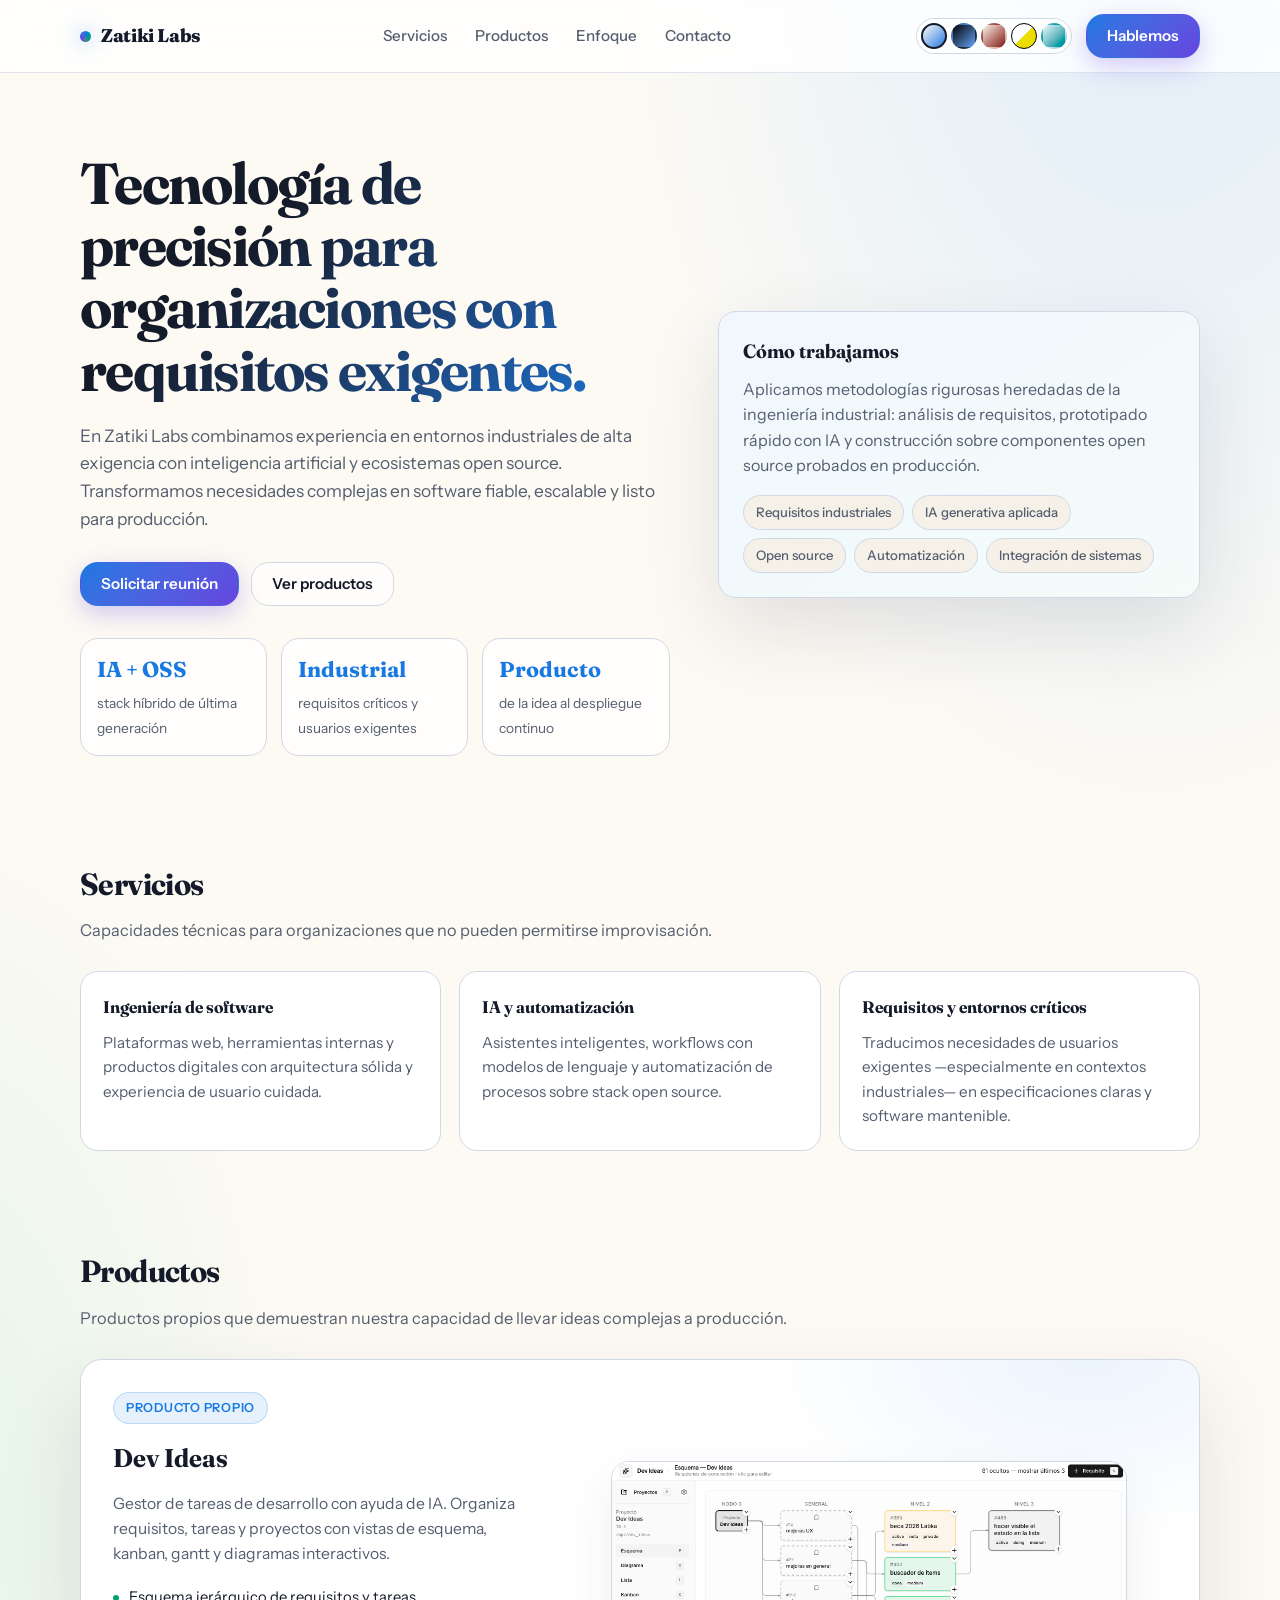
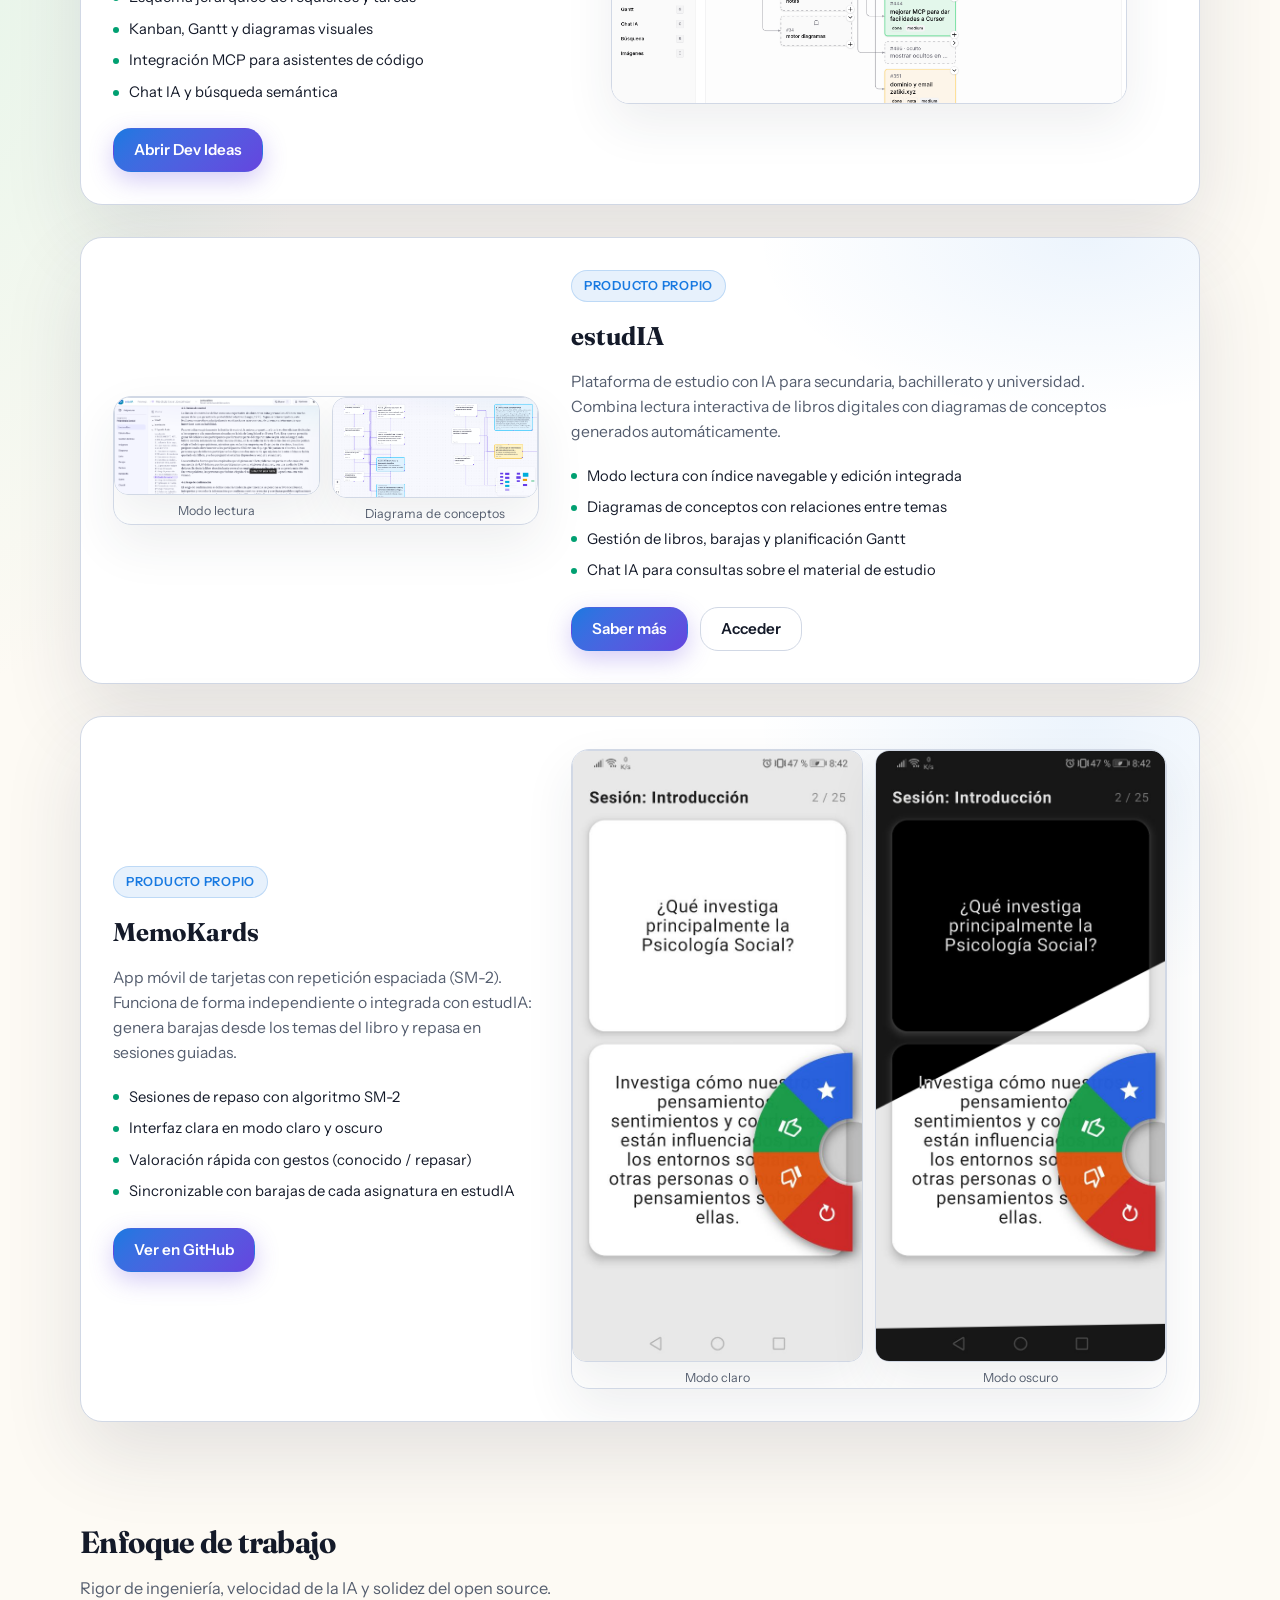
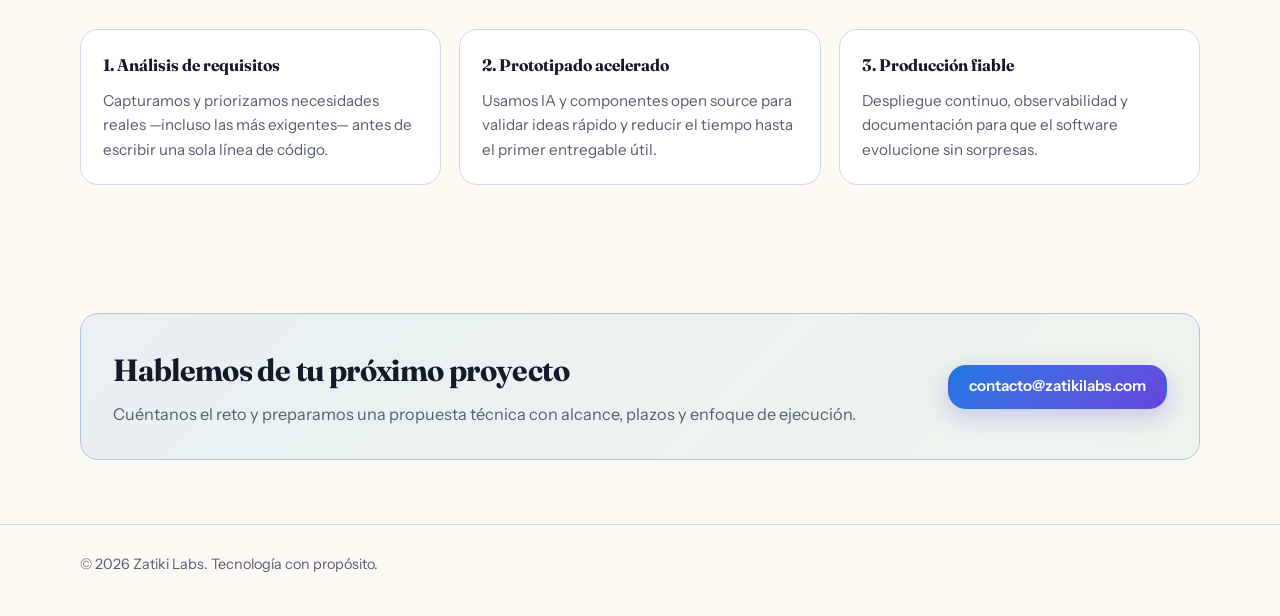
==== index.html @ bb3b7db0 "tasks" ====
<!doctype html>
<html lang="es" data-theme="luminous">
<head>
  <meta charset="utf-8">
  <meta name="viewport" content="width=device-width, initial-scale=1">
  <title>Zatiki Labs</title>
  <meta name="description" content="Zatiki Labs: ingeniería digital con IA y open source para organizaciones con requisitos exigentes. Experiencia en entornos industriales y productos propios de alto impacto.">
  <link rel="preconnect" href="https://fonts.googleapis.com">
  <link rel="preconnect" href="https://fonts.gstatic.com" crossorigin>
  <link href="https://fonts.googleapis.com/css2?family=Fraunces:ital,opsz,wght@9..144,500;9..144,700;9..144,800&family=Instrument+Sans:ital,wght@0,400;0,500;0,600;0,700;1,400&family=DM+Sans:ital,opsz,wght@0,9..40,400;0,9..40,600;0,9..40,700;1,9..40,400&family=Playfair+Display:ital,wght@0,600;0,700;0,800;1,600&family=Source+Serif+4:ital,opsz,wght@0,8..60,400;0,8..60,600;1,8..60,400&family=Space+Grotesk:wght@500;600;700&family=Plus+Jakarta+Sans:ital,wght@0,400;0,500;0,600;0,700;1,400&display=swap" rel="stylesheet">
  <style>
    @layer reset, tokens, base, layout, components, utilities;

    @layer tokens {
      @property --glow-angle {
        syntax: "<angle>";
        inherits: false;
        initial-value: 0deg;
      }

      :root,
      [data-theme="luminous"] {
        color-scheme: light;
        --bg: oklch(98.5% 0.008 85);
        --bg-soft: oklch(96% 0.012 85);
        --surface: oklch(100% 0 0);
        --tx: oklch(22% 0.03 265);
        --muted: oklch(48% 0.03 265);
        --brand: oklch(58% 0.18 255);
        --brand-2: oklch(52% 0.22 285);
        --accent: oklch(62% 0.14 165);
        --line: oklch(88% 0.02 265);
        --shadow: 0 20px 50px oklch(30% 0.04 265 / 0.08);
        --shadow-lg: 0 32px 80px oklch(30% 0.06 265 / 0.12);
        --radius: 18px;
        --font-display: "Fraunces", Georgia, serif;
        --font-body: "Instrument Sans", system-ui, sans-serif;
        --bg-glow-1: oklch(88% 0.08 255 / 0.45);
        --bg-glow-2: oklch(90% 0.06 165 / 0.35);
        --card-overlay: linear-gradient(145deg, oklch(58% 0.18 255 / 0.06), oklch(62% 0.14 165 / 0.04));
        --product-glow: oklch(58% 0.18 255 / 0.08);
        --badge-bg: oklch(58% 0.18 255 / 0.1);
        --badge-border: oklch(58% 0.18 255 / 0.2);
        --cta-bg: linear-gradient(135deg, oklch(58% 0.18 255 / 0.08), oklch(62% 0.14 165 / 0.06));
        --btn-shadow: oklch(52% 0.22 285 / 0.28);
        --btn-shadow-hover: oklch(52% 0.22 285 / 0.35);
        --logo-glow: oklch(58% 0.18 255 / 0.5);
        --heading-gradient: linear-gradient(135deg, var(--tx) 30%, var(--brand) 100%);
        --btn-text: white;
        --header-bg: color-mix(in oklch, var(--surface) 82%, transparent);
        --glow-angle: 0deg;
      }

      [data-theme="midnight"] {
        color-scheme: dark;
        --bg: oklch(14% 0.02 265);
        --bg-soft: oklch(18% 0.025 265);
        --surface: oklch(20% 0.03 265);
        --tx: oklch(96% 0.01 265);
        --muted: oklch(68% 0.03 265);
        --brand: oklch(72% 0.14 255);
        --brand-2: oklch(65% 0.18 285);
        --accent: oklch(75% 0.12 165);
        --line: oklch(30% 0.03 265);
        --shadow: 0 20px 50px oklch(0% 0 0 / 0.4);
        --shadow-lg: 0 32px 80px oklch(0% 0 0 / 0.55);
        --radius: 12px;
        --font-display: "DM Sans", system-ui, sans-serif;
        --font-body: "DM Sans", system-ui, sans-serif;
        --bg-glow-1: oklch(35% 0.12 255 / 0.35);
        --bg-glow-2: oklch(28% 0.08 285 / 0.25);
        --card-overlay: linear-gradient(145deg, oklch(72% 0.14 255 / 0.08), oklch(75% 0.12 165 / 0.05));
        --product-glow: oklch(72% 0.14 255 / 0.12);
        --badge-bg: oklch(72% 0.14 255 / 0.15);
        --badge-border: oklch(72% 0.14 255 / 0.3);
        --cta-bg: linear-gradient(135deg, oklch(72% 0.14 255 / 0.12), oklch(75% 0.12 165 / 0.08));
        --btn-shadow: oklch(65% 0.18 285 / 0.35);
        --btn-shadow-hover: oklch(65% 0.18 285 / 0.5);
        --logo-glow: oklch(72% 0.14 255 / 0.7);
        --heading-gradient: linear-gradient(135deg, var(--tx) 20%, var(--brand) 100%);
        --btn-text: oklch(14% 0.02 265);
        --header-bg: color-mix(in oklch, var(--bg) 75%, transparent);
      }

      [data-theme="editorial"] {
        color-scheme: light;
        --bg: oklch(97.5% 0.01 75);
        --bg-soft: oklch(95% 0.015 75);
        --surface: oklch(99% 0.005 75);
        --tx: oklch(18% 0.02 30);
        --muted: oklch(42% 0.03 30);
        --brand: oklch(38% 0.14 25);
        --brand-2: oklch(32% 0.12 20);
        --accent: oklch(55% 0.1 75);
        --line: oklch(86% 0.02 75);
        --shadow: 0 16px 40px oklch(25% 0.04 30 / 0.07);
        --shadow-lg: 0 28px 64px oklch(25% 0.05 30 / 0.1);
        --radius: 6px;
        --font-display: "Playfair Display", Georgia, serif;
        --font-body: "Source Serif 4", Georgia, serif;
        --bg-glow-1: oklch(88% 0.04 75 / 0.3);
        --bg-glow-2: oklch(85% 0.06 25 / 0.15);
        --card-overlay: linear-gradient(145deg, oklch(38% 0.14 25 / 0.04), oklch(55% 0.1 75 / 0.03));
        --product-glow: oklch(38% 0.14 25 / 0.06);
        --badge-bg: oklch(38% 0.14 25 / 0.08);
        --badge-border: oklch(38% 0.14 25 / 0.18);
        --cta-bg: linear-gradient(135deg, oklch(38% 0.14 25 / 0.06), oklch(55% 0.1 75 / 0.05));
        --btn-shadow: oklch(32% 0.12 20 / 0.2);
        --btn-shadow-hover: oklch(32% 0.12 20 / 0.3);
        --logo-glow: oklch(38% 0.14 25 / 0.4);
        --heading-gradient: linear-gradient(135deg, var(--tx) 40%, var(--brand) 100%);
        --btn-text: oklch(99% 0.005 75);
        --header-bg: color-mix(in oklch, var(--surface) 90%, transparent);
      }

      [data-theme="brutalist"] {
        color-scheme: light;
        --bg: oklch(100% 0 0);
        --bg-soft: oklch(96% 0 0);
        --surface: oklch(100% 0 0);
        --tx: oklch(10% 0 0);
        --muted: oklch(35% 0 0);
        --brand: oklch(88% 0.2 105);
        --brand-2: oklch(82% 0.22 100);
        --accent: oklch(10% 0 0);
        --line: oklch(10% 0 0);
        --shadow: 4px 4px 0 oklch(10% 0 0);
        --shadow-lg: 6px 6px 0 oklch(10% 0 0);
        --radius: 0px;
        --font-display: "Space Grotesk", system-ui, sans-serif;
        --font-body: "Space Grotesk", system-ui, sans-serif;
        --bg-glow-1: transparent;
        --bg-glow-2: transparent;
        --card-overlay: none;
        --product-glow: transparent;
        --badge-bg: var(--brand);
        --badge-border: oklch(10% 0 0);
        --cta-bg: var(--brand);
        --btn-shadow: none;
        --btn-shadow-hover: none;
        --logo-glow: transparent;
        --heading-gradient: none;
        --btn-text: oklch(10% 0 0);
        --header-bg: var(--surface);
      }

      [data-theme="ocean"] {
        color-scheme: light;
        --bg: oklch(97% 0.015 230);
        --bg-soft: oklch(94% 0.02 230);
        --surface: oklch(99.5% 0.008 230);
        --tx: oklch(25% 0.04 230);
        --muted: oklch(50% 0.04 230);
        --brand: oklch(55% 0.14 200);
        --brand-2: oklch(48% 0.16 220);
        --accent: oklch(65% 0.12 175);
        --line: oklch(88% 0.03 230);
        --shadow: 0 18px 48px oklch(40% 0.06 230 / 0.1);
        --shadow-lg: 0 28px 72px oklch(40% 0.08 230 / 0.14);
        --radius: 20px;
        --font-display: "Plus Jakarta Sans", system-ui, sans-serif;
        --font-body: "Plus Jakarta Sans", system-ui, sans-serif;
        --bg-glow-1: oklch(80% 0.08 200 / 0.35);
        --bg-glow-2: oklch(82% 0.06 175 / 0.25);
        --card-overlay: linear-gradient(145deg, oklch(55% 0.14 200 / 0.07), oklch(65% 0.12 175 / 0.05));
        --product-glow: oklch(55% 0.14 200 / 0.1);
        --badge-bg: oklch(55% 0.14 200 / 0.1);
        --badge-border: oklch(55% 0.14 200 / 0.22);
        --cta-bg: linear-gradient(135deg, oklch(55% 0.14 200 / 0.1), oklch(65% 0.12 175 / 0.08));
        --btn-shadow: oklch(48% 0.16 220 / 0.25);
        --btn-shadow-hover: oklch(48% 0.16 220 / 0.35);
        --logo-glow: oklch(55% 0.14 200 / 0.45);
        --heading-gradient: linear-gradient(135deg, var(--tx) 25%, var(--brand) 100%);
        --btn-text: white;
        --header-bg: color-mix(in oklch, var(--surface) 85%, transparent);
      }

      :root {
        --max: 1120px;
      }
    }

    @layer reset {
      *, *::before, *::after { box-sizing: border-box; }
    }

    @layer base {
      body {
        margin: 0;
        font-family: var(--font-body);
        color: var(--tx);
        background:
          radial-gradient(ellipse 80% 50% at 90% -5%, var(--bg-glow-1), transparent 55%),
          radial-gradient(ellipse 60% 40% at -5% 40%, var(--bg-glow-2), transparent 50%),
          var(--bg);
        line-height: 1.6;
        text-rendering: optimizeLegibility;
        -webkit-font-smoothing: antialiased;
        transition: background 400ms ease, color 300ms ease;
      }

      a { color: inherit; text-decoration: none; }

      h1, h2, h3, h4 {
        font-family: var(--font-display);
        font-weight: 700;
        text-wrap: balance;
      }

      [data-theme="luminous"] h1,
      [data-theme="luminous"] h2,
      [data-theme="luminous"] h3,
      [data-theme="luminous"] h4 {
        font-variation-settings: "opsz" 72;
      }

      [data-theme="brutalist"] h1,
      [data-theme="brutalist"] h2,
      [data-theme="brutalist"] h3,
      [data-theme="brutalist"] h4 {
        text-transform: uppercase;
        letter-spacing: -0.02em;
      }

      p { text-wrap: pretty; }
    }

    @layer layout {
      .wrap { width: min(var(--max), 92vw); margin: 0 auto; }

      header {
        position: sticky;
        top: 0;
        z-index: 20;
        backdrop-filter: blur(16px) saturate(1.4);
        background: var(--header-bg);
        border-bottom: 1px solid color-mix(in oklch, var(--line) 70%, transparent);
        transition: background 300ms ease, border-color 300ms ease;
      }

      .nav {
        display: flex;
        align-items: center;
        justify-content: space-between;
        min-height: 72px;
        gap: 16px;
      }

      .nav-end {
        display: flex;
        align-items: center;
        gap: 12px;
      }

      .hero {
        padding: 80px 0 56px;
        display: grid;
        grid-template-columns: 1.1fr 0.9fr;
        gap: 48px;
        align-items: center;
      }

      section { padding: 48px 0; }

      footer {
        border-top: 1px solid var(--line);
        color: var(--muted);
        padding: 28px 0 40px;
        font-size: 0.9rem;
      }
    }

    @layer components {
      .logo {
        font-family: var(--font-display);
        font-weight: 800;
        font-size: 1.15rem;
        letter-spacing: -0.02em;
        display: inline-flex;
        gap: 10px;
        align-items: center;
      }

      .logo-dot {
        width: 11px;
        height: 11px;
        border-radius: 50%;
        background: conic-gradient(from var(--glow-angle), var(--brand), var(--accent), var(--brand-2), var(--brand));
        box-shadow: 0 0 20px var(--logo-glow);
        animation: spin-glow 6s linear infinite;
      }

      [data-theme="brutalist"] .logo-dot {
        border-radius: 0;
        width: 12px;
        height: 12px;
        animation: none;
        background: var(--brand);
        border: 2px solid var(--tx);
      }

      @keyframes spin-glow {
        to { --glow-angle: 360deg; }
      }

      .nav-links {
        display: flex;
        gap: 28px;
        color: var(--muted);
        font-size: 0.95rem;
        font-weight: 500;
      }

      .nav-links a { transition: color 160ms ease; }
      .nav-links a:hover { color: var(--tx); }

      .theme-switcher {
        display: flex;
        align-items: center;
        gap: 4px;
        padding: 4px;
        border: 1px solid var(--line);
        border-radius: calc(var(--radius) + 4px);
        background: color-mix(in oklch, var(--surface) 70%, transparent);
      }

      .theme-switcher legend {
        position: absolute;
        width: 1px;
        height: 1px;
        padding: 0;
        margin: -1px;
        overflow: hidden;
        clip: rect(0, 0, 0, 0);
        border: 0;
      }

      .theme-btn {
        width: 26px;
        height: 26px;
        padding: 0;
        border: 2px solid transparent;
        border-radius: 50%;
        cursor: pointer;
        transition: transform 150ms ease, border-color 150ms ease, box-shadow 150ms ease;
      }

      [data-theme="brutalist"] .theme-switcher {
        border-radius: 0;
      }

      [data-theme="brutalist"] .theme-btn {
        border-radius: 0;
      }

      .theme-btn:hover { transform: scale(1.12); }

      .theme-btn[aria-pressed="true"] {
        border-color: var(--tx);
        box-shadow: 0 0 0 2px color-mix(in oklch, var(--surface) 80%, transparent);
      }

      .theme-btn[data-theme="luminous"] { background: linear-gradient(135deg, oklch(98% 0.01 85), oklch(58% 0.18 255)); }
      .theme-btn[data-theme="midnight"] { background: linear-gradient(135deg, oklch(14% 0.02 265), oklch(72% 0.14 255)); }
      .theme-btn[data-theme="editorial"] { background: linear-gradient(135deg, oklch(97% 0.01 75), oklch(38% 0.14 25)); }
      .theme-btn[data-theme="brutalist"] { background: linear-gradient(135deg, white 50%, oklch(88% 0.2 105) 50%); border: 1px solid black; }
      .theme-btn[data-theme="ocean"] { background: linear-gradient(135deg, oklch(97% 0.015 230), oklch(55% 0.14 200)); }

      .btn {
        display: inline-flex;
        align-items: center;
        justify-content: center;
        min-height: 44px;
        padding: 0 20px;
        border-radius: var(--radius);
        border: 1px solid transparent;
        font-weight: 600;
        font-size: 0.95rem;
        transition: transform 160ms ease, box-shadow 160ms ease, filter 160ms ease, background 300ms ease, color 300ms ease;
      }

      .btn-primary {
        background: linear-gradient(135deg, var(--brand), var(--brand-2));
        color: var(--btn-text);
        box-shadow: 0 8px 24px var(--btn-shadow);
      }

      [data-theme="brutalist"] .btn-primary {
        background: var(--brand);
        border: 2px solid var(--tx);
        box-shadow: var(--shadow);
      }

      .btn-primary:hover {
        transform: translateY(-2px);
        box-shadow: 0 12px 32px var(--btn-shadow-hover);
        filter: brightness(1.04);
      }

      [data-theme="brutalist"] .btn-primary:hover {
        filter: none;
        box-shadow: var(--shadow-lg);
      }

      .btn-ghost {
        border-color: var(--line);
        color: var(--tx);
        background: color-mix(in oklch, var(--surface) 60%, transparent);
      }

      .btn-ghost:hover {
        background: var(--surface);
        border-color: color-mix(in oklch, var(--brand) 30%, var(--line));
      }

      h1 {
        font-size: clamp(2.4rem, 4.8vw, 3.6rem);
        line-height: 1.08;
        margin: 0 0 20px;
        letter-spacing: -0.03em;
      }

      html:not([data-theme="brutalist"]) h1 {
        background: var(--heading-gradient);
        -webkit-background-clip: text;
        background-clip: text;
        -webkit-text-fill-color: transparent;
      }

      [data-theme="brutalist"] h1 {
        background: none;
        -webkit-text-fill-color: var(--tx);
        color: var(--tx);
      }

      .lead {
        color: var(--muted);
        margin: 0 0 30px;
        max-width: 56ch;
        font-size: 1.08rem;
      }

      .hero-actions { display: flex; gap: 12px; flex-wrap: wrap; }

      .kpis {
        margin-top: 32px;
        display: grid;
        grid-template-columns: repeat(3, minmax(0, 1fr));
        gap: 14px;
      }

      .kpi {
        border: 1px solid var(--line);
        background: color-mix(in oklch, var(--surface) 80%, transparent);
        border-radius: var(--radius);
        padding: 14px 16px;
        transition: box-shadow 200ms ease, transform 200ms ease, background 300ms ease;
      }

      .kpi:hover {
        box-shadow: var(--shadow);
        transform: translateY(-2px);
      }

      [data-theme="brutalist"] .kpi:hover {
        transform: translate(-2px, -2px);
      }

      .kpi strong {
        display: block;
        font-family: var(--font-display);
        font-size: 1.35rem;
        margin-bottom: 2px;
        color: var(--brand);
      }

      [data-theme="brutalist"] .kpi strong { color: var(--tx); }

      .kpi span { color: var(--muted); font-size: 0.86rem; }

      .hero-card,
      .card,
      .product-card {
        transition: box-shadow 200ms ease, transform 200ms ease, border-color 200ms ease, background 300ms ease;
      }

      .hero-card {
        background: var(--surface);
        border: 1px solid var(--line);
        border-radius: var(--radius);
        padding: 24px;
        box-shadow: var(--shadow-lg);
        position: relative;
        overflow: hidden;
      }

      .hero-card::before {
        content: "";
        position: absolute;
        inset: 0;
        background: var(--card-overlay);
        pointer-events: none;
      }

      .hero-card > * { position: relative; }

      .hero-card h3 { margin: 0 0 10px; font-size: 1.2rem; }
      .hero-card p { margin: 0; color: var(--muted); }

      .stack {
        margin-top: 16px;
        display: flex;
        flex-wrap: wrap;
        gap: 8px;
      }

      .chip {
        border: 1px solid var(--line);
        background: var(--bg-soft);
        color: var(--muted);
        border-radius: 999px;
        padding: 6px 12px;
        font-size: 0.82rem;
        font-weight: 500;
      }

      [data-theme="brutalist"] .chip { border-radius: 0; }

      .section-title {
        margin: 0 0 8px;
        font-size: clamp(1.6rem, 2.4vw, 2.1rem);
        letter-spacing: -0.02em;
      }

      .section-sub {
        margin: 0 0 28px;
        color: var(--muted);
        font-size: 1.02rem;
      }

      .grid {
        display: grid;
        grid-template-columns: repeat(3, minmax(0, 1fr));
        gap: 18px;
      }

      .card {
        background: var(--surface);
        border: 1px solid var(--line);
        border-radius: var(--radius);
        padding: 22px;
      }

      .card:hover {
        box-shadow: var(--shadow);
        transform: translateY(-3px);
        border-color: color-mix(in oklch, var(--brand) 25%, var(--line));
      }

      [data-theme="brutalist"] .card:hover {
        transform: translate(-3px, -3px);
      }

      .card h4 { margin: 0 0 10px; font-size: 1.05rem; }
      .card p { margin: 0; color: var(--muted); font-size: 0.95rem; }

      .product-showcase {
        container-type: inline-size;
        display: grid;
        gap: 32px;
      }

      .product-card--reverse {
        grid-template-columns: 1.4fr 1fr;
      }

      .product-card--reverse .product-info { order: 2; }
      .product-card--reverse .product-visual { order: 1; }

      .product-visual--gallery {
        display: grid;
        grid-template-columns: 1fr 1fr;
        gap: 12px;
        border: none;
        box-shadow: none;
        background: transparent;
      }

      .product-visual--gallery img {
        border-radius: calc(var(--radius) - 4px);
        border: 1px solid var(--line);
        box-shadow: var(--shadow);
      }

      .product-visual-caption {
        display: block;
        margin-top: 6px;
        font-size: 0.78rem;
        color: var(--muted);
        text-align: center;
      }

      .product-figure {
        margin: 0;
      }

      .product-card {
        display: grid;
        grid-template-columns: 1fr 1.4fr;
        gap: 32px;
        align-items: center;
        background: var(--surface);
        border: 1px solid var(--line);
        border-radius: calc(var(--radius) + 4px);
        padding: 32px;
        box-shadow: var(--shadow-lg);
        overflow: hidden;
        position: relative;
      }

      .product-card::after {
        content: "";
        position: absolute;
        top: -40%;
        right: -20%;
        width: 60%;
        height: 80%;
        background: radial-gradient(ellipse, var(--product-glow), transparent 70%);
        pointer-events: none;
      }

      .product-info { position: relative; z-index: 1; }

      .product-badge {
        display: inline-flex;
        align-items: center;
        gap: 6px;
        font-size: 0.78rem;
        font-weight: 600;
        text-transform: uppercase;
        letter-spacing: 0.06em;
        color: var(--brand);
        background: var(--badge-bg);
        border: 1px solid var(--badge-border);
        border-radius: 999px;
        padding: 5px 12px;
        margin-bottom: 14px;
      }

      [data-theme="brutalist"] .product-badge {
        color: var(--tx);
        border-radius: 0;
      }

      .product-info h3 {
        margin: 0 0 12px;
        font-size: clamp(1.4rem, 2vw, 1.8rem);
      }

      .product-info p {
        margin: 0 0 20px;
        color: var(--muted);
        font-size: 0.98rem;
      }

      .product-features {
        list-style: none;
        padding: 0;
        margin: 0 0 24px;
        display: grid;
        gap: 8px;
      }

      .product-features li {
        display: flex;
        align-items: center;
        gap: 10px;
        font-size: 0.92rem;
        color: var(--tx);
      }

      .product-features li::before {
        content: "";
        flex-shrink: 0;
        width: 6px;
        height: 6px;
        border-radius: 50%;
        background: var(--accent);
      }

      [data-theme="brutalist"] .product-features li::before {
        border-radius: 0;
        width: 8px;
        height: 8px;
        background: var(--brand);
        border: 1px solid var(--tx);
      }

      .product-visual {
        position: relative;
        z-index: 1;
        border-radius: var(--radius);
        overflow: hidden;
        border: 1px solid var(--line);
        box-shadow: var(--shadow);
      }

      .product-visual img {
        display: block;
        width: 100%;
        height: auto;
      }

      .cta {
        margin: 32px 0 16px;
        border: 1px solid color-mix(in oklch, var(--brand) 20%, var(--line));
        background: var(--cta-bg);
        border-radius: var(--radius);
        padding: 32px;
        display: flex;
        align-items: center;
        justify-content: space-between;
        gap: 20px;
        flex-wrap: wrap;
        transition: background 300ms ease;
      }

      .reveal {
        animation: fade-up linear both;
        animation-timeline: view();
        animation-range: entry 0% cover 30%;
      }

      @keyframes fade-up {
        from { opacity: 0; transform: translateY(24px); }
        to { opacity: 1; transform: translateY(0); }
      }
    }

    @layer utilities {
      @container (max-width: 700px) {
        .product-card,
        .product-card--reverse { grid-template-columns: 1fr; }
        .product-card--reverse .product-info,
        .product-card--reverse .product-visual { order: unset; }
        .product-visual--gallery { grid-template-columns: 1fr; }
      }

      @media (max-width: 980px) {
        .hero { grid-template-columns: 1fr; }
        .grid { grid-template-columns: 1fr 1fr; }
      }

      @media (max-width: 700px) {
        .nav-links { display: none; }
        .kpis { grid-template-columns: 1fr; }
        .grid { grid-template-columns: 1fr; }
        .hero { padding-top: 56px; }
        .product-card { padding: 22px; }
        .theme-switcher { display: none; }
      }

      @media (prefers-reduced-motion: reduce) {
        .logo-dot { animation: none; }
        .reveal { animation: none; }
        .card, .kpi, .btn-primary, body { transition: none; }
      }
    }
  </style>
</head>
<body>
  <header>
    <div class="wrap nav">
      <a class="logo" href="#">
        <span class="logo-dot" aria-hidden="true"></span>
        <span>Zatiki Labs</span>
      </a>
      <nav class="nav-links" aria-label="Principal">
        <a href="#servicios">Servicios</a>
        <a href="#productos">Productos</a>
        <a href="#enfoque">Enfoque</a>
        <a href="#contacto">Contacto</a>
      </nav>
      <div class="nav-end">
        <fieldset class="theme-switcher" id="theme-switcher">
          <legend>Seleccionar tema visual</legend>
          <button class="theme-btn" type="button" data-theme="luminous" aria-pressed="true" title="Luminous — SaaS moderno"></button>
          <button class="theme-btn" type="button" data-theme="midnight" aria-pressed="false" title="Midnight — Dark mode Vercel"></button>
          <button class="theme-btn" type="button" data-theme="editorial" aria-pressed="false" title="Editorial — Revista premium"></button>
          <button class="theme-btn" type="button" data-theme="brutalist" aria-pressed="false" title="Brutalist — Alto contraste"></button>
          <button class="theme-btn" type="button" data-theme="ocean" aria-pressed="false" title="Ocean — Calma Notion"></button>
        </fieldset>
        <a class="btn btn-primary" href="#contacto">Hablemos</a>
      </div>
    </div>
  </header>

  <main>
    <section class="wrap hero">
      <div>
        <h1>Tecnología de precisión para organizaciones con requisitos exigentes.</h1>
        <p class="lead">
          En Zatiki Labs combinamos experiencia en entornos industriales de alta exigencia con inteligencia artificial
          y ecosistemas open source. Transformamos necesidades complejas en software fiable, escalable y listo para producción.
        </p>
        <div class="hero-actions">
          <a class="btn btn-primary" href="#contacto">Solicitar reunión</a>
          <a class="btn btn-ghost" href="#productos">Ver productos</a>
        </div>
        <div class="kpis">
          <div class="kpi"><strong>IA + OSS</strong><span>stack híbrido de última generación</span></div>
          <div class="kpi"><strong>Industrial</strong><span>requisitos críticos y usuarios exigentes</span></div>
          <div class="kpi"><strong>Producto</strong><span>de la idea al despliegue continuo</span></div>
        </div>
      </div>
      <aside class="hero-card" aria-label="Resumen">
        <h3>Cómo trabajamos</h3>
        <p>
          Aplicamos metodologías rigurosas heredadas de la ingeniería industrial: análisis de requisitos,
          prototipado rápido con IA y construcción sobre componentes open source probados en producción.
        </p>
        <div class="stack">
          <span class="chip">Requisitos industriales</span>
          <span class="chip">IA generativa aplicada</span>
          <span class="chip">Open source</span>
          <span class="chip">Automatización</span>
          <span class="chip">Integración de sistemas</span>
        </div>
      </aside>
    </section>

    <section id="servicios" class="wrap reveal">
      <h2 class="section-title">Servicios</h2>
      <p class="section-sub">Capacidades técnicas para organizaciones que no pueden permitirse improvisación.</p>
      <div class="grid">
        <article class="card">
          <h4>Ingeniería de software</h4>
          <p>Plataformas web, herramientas internas y productos digitales con arquitectura sólida y experiencia de usuario cuidada.</p>
        </article>
        <article class="card">
          <h4>IA y automatización</h4>
          <p>Asistentes inteligentes, workflows con modelos de lenguaje y automatización de procesos sobre stack open source.</p>
        </article>
        <article class="card">
          <h4>Requisitos y entornos críticos</h4>
          <p>Traducimos necesidades de usuarios exigentes —especialmente en contextos industriales— en especificaciones claras y software mantenible.</p>
        </article>
      </div>
    </section>

    <section id="productos" class="wrap reveal">
      <h2 class="section-title">Productos</h2>
      <p class="section-sub">Productos propios que demuestran nuestra capacidad de llevar ideas complejas a producción.</p>
      <div class="product-showcase">
        <article class="product-card">
          <div class="product-info">
            <span class="product-badge">Producto propio</span>
            <h3>Dev Ideas</h3>
            <p>
              Gestor de tareas de desarrollo con ayuda de IA. Organiza requisitos, tareas y proyectos
              con vistas de esquema, kanban, gantt y diagramas interactivos.
            </p>
            <ul class="product-features">
              <li>Esquema jerárquico de requisitos y tareas</li>
              <li>Kanban, Gantt y diagramas visuales</li>
              <li>Integración MCP para asistentes de código</li>
              <li>Chat IA y búsqueda semántica</li>
            </ul>
            <a class="btn btn-primary" href="http://10.10.10.1:3004" target="_blank" rel="noopener">Abrir Dev Ideas</a>
          </div>
          <figure class="product-visual">
            <img
              src="assets/dev-ideas.png"
              alt="Captura de pantalla de Dev Ideas mostrando el esquema jerárquico de requisitos y tareas"
              width="1898"
              height="889"
              loading="lazy"
            >
          </figure>
        </article>

        <article class="product-card product-card--reverse">
          <div class="product-info">
            <span class="product-badge">Producto propio</span>
            <h3>estudIA</h3>
            <p>
              Plataforma de estudio con IA para secundaria, bachillerato y universidad.
              Combina lectura interactiva de libros digitales con diagramas de conceptos generados automáticamente.
            </p>
            <ul class="product-features">
              <li>Modo lectura con índice navegable y edición integrada</li>
              <li>Diagramas de conceptos con relaciones entre temas</li>
              <li>Gestión de libros, barajas y planificación Gantt</li>
              <li>Chat IA para consultas sobre el material de estudio</li>
            </ul>
            <div class="hero-actions">
              <a class="btn btn-primary" href="estudia.html">Saber más</a>
              <a class="btn btn-ghost" href="http://10.10.10.1:3005" target="_blank" rel="noopener">Acceder</a>
            </div>
          </div>
          <div class="product-visual product-visual--gallery">
            <figure class="product-figure">
              <img
                src="assets/estudia-lectura.png"
                alt="estudIA en modo lectura con índice de contenidos y texto del libro"
                width="1913"
                height="897"
                loading="lazy"
              >
              <figcaption class="product-visual-caption">Modo lectura</figcaption>
            </figure>
            <figure class="product-figure">
              <img
                src="assets/estudia-diagrama.png"
                alt="estudIA mostrando un diagrama de conceptos con nodos interconectados"
                width="1599"
                height="773"
                loading="lazy"
              >
              <figcaption class="product-visual-caption">Diagrama de conceptos</figcaption>
            </figure>
          </div>
        </article>

        <article class="product-card">
          <div class="product-info">
            <span class="product-badge">Producto propio</span>
            <h3>MemoKards</h3>
            <p>
              App móvil de tarjetas con repetición espaciada (SM-2). Funciona de forma independiente
              o integrada con estudIA: genera barajas desde los temas del libro y repasa en sesiones guiadas.
            </p>
            <ul class="product-features">
              <li>Sesiones de repaso con algoritmo SM-2</li>
              <li>Interfaz clara en modo claro y oscuro</li>
              <li>Valoración rápida con gestos (conocido / repasar)</li>
              <li>Sincronizable con barajas de cada asignatura en estudIA</li>
            </ul>
            <a class="btn btn-primary" href="https://github.com/nimelias/memocards" target="_blank" rel="noopener">Ver en GitHub</a>
          </div>
          <div class="product-visual product-visual--gallery">
            <figure class="product-figure">
              <img
                src="assets/memokards-light.png"
                alt="MemoKards en modo claro mostrando una sesión de repaso con pregunta y respuesta"
                width="1080"
                height="1920"
                loading="lazy"
              >
              <figcaption class="product-visual-caption">Modo claro</figcaption>
            </figure>
            <figure class="product-figure">
              <img
                src="assets/memokards-dark.png"
                alt="MemoKards en modo oscuro con menú radial de valoración de tarjetas"
                width="1080"
                height="1920"
                loading="lazy"
              >
              <figcaption class="product-visual-caption">Modo oscuro</figcaption>
            </figure>
          </div>
        </article>
      </div>
    </section>

    <section id="enfoque" class="wrap reveal">
      <h2 class="section-title">Enfoque de trabajo</h2>
      <p class="section-sub">Rigor de ingeniería, velocidad de la IA y solidez del open source.</p>
      <div class="grid">
        <article class="card">
          <h4>1. Análisis de requisitos</h4>
          <p>Capturamos y priorizamos necesidades reales —incluso las más exigentes— antes de escribir una sola línea de código.</p>
        </article>
        <article class="card">
          <h4>2. Prototipado acelerado</h4>
          <p>Usamos IA y componentes open source para validar ideas rápido y reducir el tiempo hasta el primer entregable útil.</p>
        </article>
        <article class="card">
          <h4>3. Producción fiable</h4>
          <p>Despliegue continuo, observabilidad y documentación para que el software evolucione sin sorpresas.</p>
        </article>
      </div>
    </section>

    <section id="contacto" class="wrap reveal">
      <div class="cta">
        <div>
          <h2 class="section-title" style="margin-bottom:6px;">Hablemos de tu próximo proyecto</h2>
          <p class="section-sub" style="margin:0;">Cuéntanos el reto y preparamos una propuesta técnica con alcance, plazos y enfoque de ejecución.</p>
        </div>
        <a class="btn btn-primary" href="mailto:contacto@zatikilabs.com">contacto@zatikilabs.com</a>
      </div>
    </section>
  </main>

  <footer>
    <div class="wrap">© <span id="year"></span> Zatiki Labs. Tecnología con propósito.</div>
  </footer>

  <script>
    (function () {
      var STORAGE_KEY = "zatiki-theme";
      var THEMES = ["luminous", "midnight", "editorial", "brutalist", "ocean"];
      var root = document.documentElement;
      var buttons = document.querySelectorAll(".theme-btn");

      function applyTheme(name) {
        if (THEMES.indexOf(name) === -1) name = "luminous";
        root.setAttribute("data-theme", name);
        buttons.forEach(function (btn) {
          btn.setAttribute("aria-pressed", btn.dataset.theme === name ? "true" : "false");
        });
        try { localStorage.setItem(STORAGE_KEY, name); } catch (_) {}
      }

      var saved = null;
      try { saved = localStorage.getItem(STORAGE_KEY); } catch (_) {}
      if (saved) applyTheme(saved);

      buttons.forEach(function (btn) {
        btn.addEventListener("click", function () {
          applyTheme(btn.dataset.theme);
        });
      });

      document.getElementById("year").textContent = String(new Date().getFullYear());
    })();
  </script>
</body>
</html>
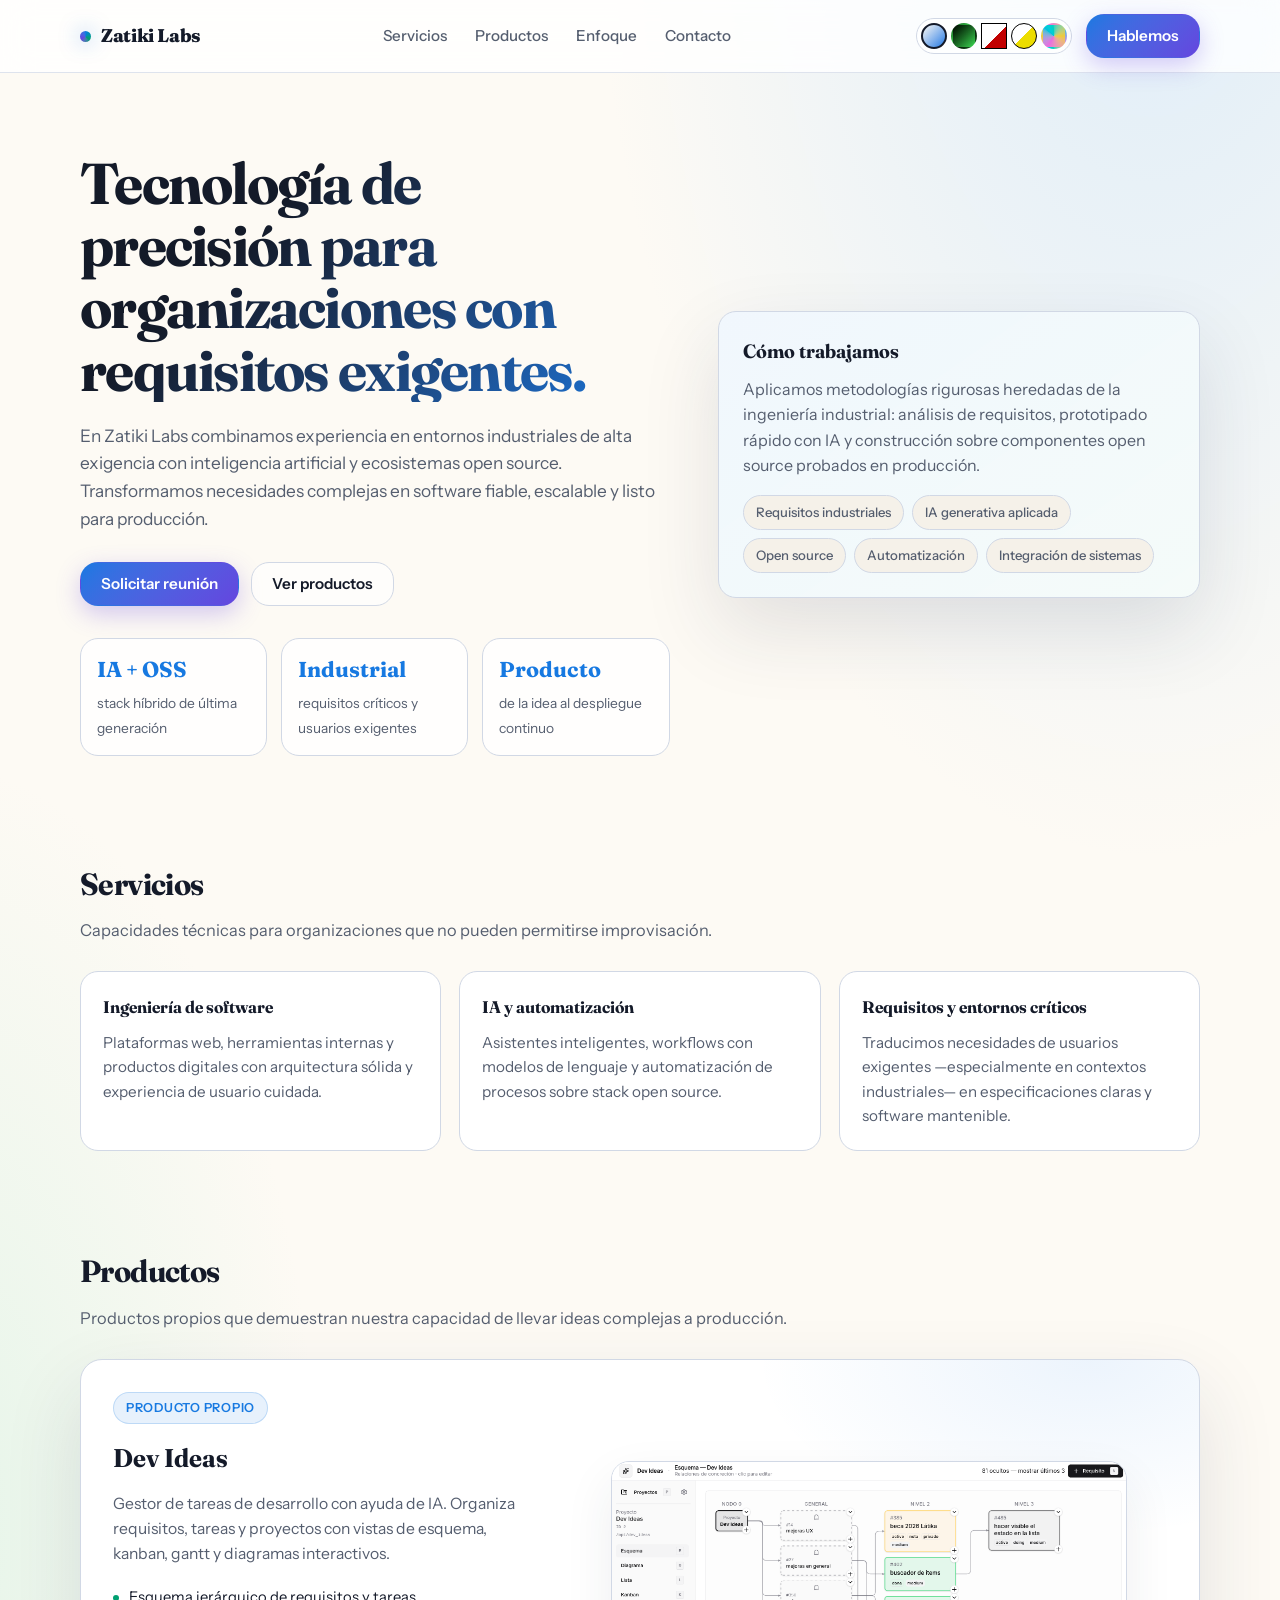
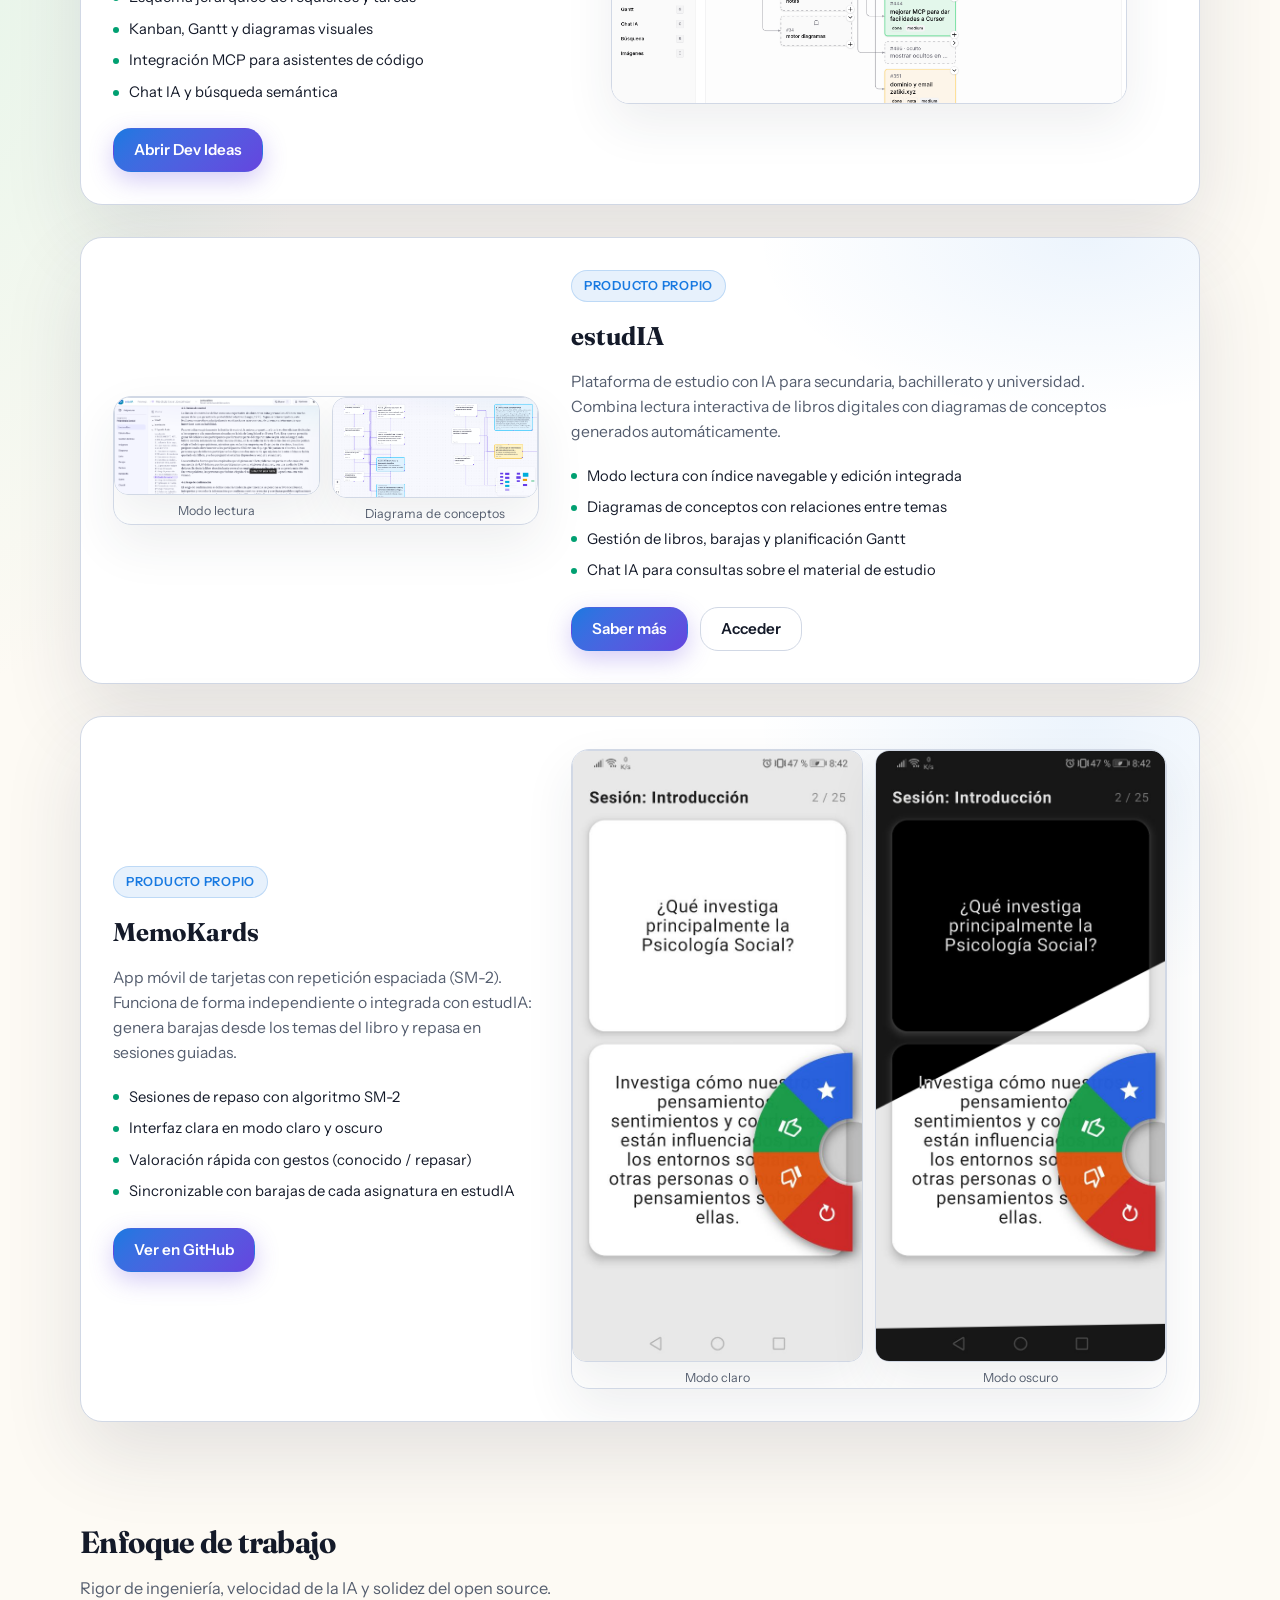
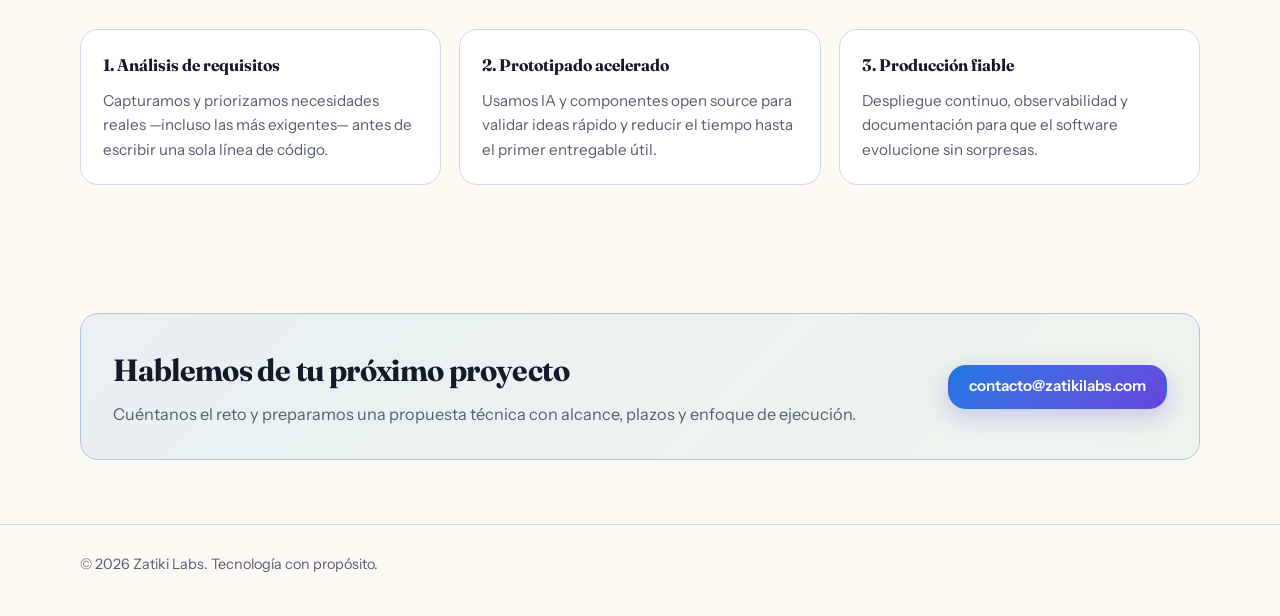
==== commit 5b548f15: "tasks" ====
--- a/index.html
+++ b/index.html
@@ -7,7 +7,7 @@
   <meta name="description" content="Zatiki Labs: ingeniería digital con IA y open source para organizaciones con requisitos exigentes. Experiencia en entornos industriales y productos propios de alto impacto.">
   <link rel="preconnect" href="https://fonts.googleapis.com">
   <link rel="preconnect" href="https://fonts.gstatic.com" crossorigin>
-  <link href="https://fonts.googleapis.com/css2?family=Fraunces:ital,opsz,wght@9..144,500;9..144,700;9..144,800&family=Instrument+Sans:ital,wght@0,400;0,500;0,600;0,700;1,400&family=DM+Sans:ital,opsz,wght@0,9..40,400;0,9..40,600;0,9..40,700;1,9..40,400&family=Playfair+Display:ital,wght@0,600;0,700;0,800;1,600&family=Source+Serif+4:ital,opsz,wght@0,8..60,400;0,8..60,600;1,8..60,400&family=Space+Grotesk:wght@500;600;700&family=Plus+Jakarta+Sans:ital,wght@0,400;0,500;0,600;0,700;1,400&display=swap" rel="stylesheet">
+  <link href="https://fonts.googleapis.com/css2?family=Archivo+Black&family=Fraunces:ital,opsz,wght@9..144,500;9..144,700;9..144,800&family=IBM+Plex+Mono:wght@400;500;600;700&family=Instrument+Sans:ital,wght@0,400;0,500;0,600;0,700;1,400&family=Space+Grotesk:wght@500;600;700&family=Syne:wght@600;700;800&display=swap" rel="stylesheet">
   <style>
     @layer reset, tokens, base, layout, components, utilities;
 
@@ -49,68 +49,77 @@
         --btn-text: white;
         --header-bg: color-mix(in oklch, var(--surface) 82%, transparent);
         --glow-angle: 0deg;
-      }
-
-      [data-theme="midnight"] {
+        --layout-hero: "default";
+        --type-tracking: -0.02em;
+        --type-transform: none;
+      }
+
+      [data-theme="signal"] {
         color-scheme: dark;
-        --bg: oklch(14% 0.02 265);
-        --bg-soft: oklch(18% 0.025 265);
-        --surface: oklch(20% 0.03 265);
-        --tx: oklch(96% 0.01 265);
-        --muted: oklch(68% 0.03 265);
-        --brand: oklch(72% 0.14 255);
-        --brand-2: oklch(65% 0.18 285);
-        --accent: oklch(75% 0.12 165);
-        --line: oklch(30% 0.03 265);
-        --shadow: 0 20px 50px oklch(0% 0 0 / 0.4);
-        --shadow-lg: 0 32px 80px oklch(0% 0 0 / 0.55);
-        --radius: 12px;
-        --font-display: "DM Sans", system-ui, sans-serif;
-        --font-body: "DM Sans", system-ui, sans-serif;
-        --bg-glow-1: oklch(35% 0.12 255 / 0.35);
-        --bg-glow-2: oklch(28% 0.08 285 / 0.25);
-        --card-overlay: linear-gradient(145deg, oklch(72% 0.14 255 / 0.08), oklch(75% 0.12 165 / 0.05));
-        --product-glow: oklch(72% 0.14 255 / 0.12);
-        --badge-bg: oklch(72% 0.14 255 / 0.15);
-        --badge-border: oklch(72% 0.14 255 / 0.3);
-        --cta-bg: linear-gradient(135deg, oklch(72% 0.14 255 / 0.12), oklch(75% 0.12 165 / 0.08));
-        --btn-shadow: oklch(65% 0.18 285 / 0.35);
-        --btn-shadow-hover: oklch(65% 0.18 285 / 0.5);
-        --logo-glow: oklch(72% 0.14 255 / 0.7);
-        --heading-gradient: linear-gradient(135deg, var(--tx) 20%, var(--brand) 100%);
-        --btn-text: oklch(14% 0.02 265);
-        --header-bg: color-mix(in oklch, var(--bg) 75%, transparent);
-      }
-
-      [data-theme="editorial"] {
+        --bg: oklch(12% 0.03 145);
+        --bg-soft: oklch(16% 0.04 145);
+        --surface: oklch(14% 0.035 145);
+        --tx: oklch(88% 0.18 145);
+        --muted: oklch(62% 0.1 145);
+        --brand: oklch(78% 0.22 145);
+        --brand-2: oklch(72% 0.18 160);
+        --accent: oklch(85% 0.2 130);
+        --line: oklch(35% 0.08 145);
+        --shadow: 0 0 0 1px oklch(78% 0.22 145 / 0.35);
+        --shadow-lg: 0 0 40px oklch(78% 0.22 145 / 0.2);
+        --radius: 2px;
+        --font-display: "IBM Plex Mono", ui-monospace, monospace;
+        --font-body: "IBM Plex Mono", ui-monospace, monospace;
+        --bg-glow-1: oklch(40% 0.16 145 / 0.25);
+        --bg-glow-2: oklch(30% 0.1 160 / 0.2);
+        --card-overlay: linear-gradient(180deg, oklch(78% 0.22 145 / 0.06), transparent 40%);
+        --product-glow: oklch(78% 0.22 145 / 0.15);
+        --badge-bg: oklch(20% 0.06 145);
+        --badge-border: oklch(78% 0.22 145);
+        --cta-bg: oklch(16% 0.05 145);
+        --btn-shadow: oklch(78% 0.22 145 / 0.4);
+        --btn-shadow-hover: oklch(78% 0.22 145 / 0.6);
+        --logo-glow: oklch(78% 0.22 145 / 0.8);
+        --heading-gradient: none;
+        --btn-text: oklch(12% 0.03 145);
+        --header-bg: color-mix(in oklch, var(--bg) 88%, transparent);
+        --layout-hero: "stack";
+        --type-tracking: 0.04em;
+        --type-transform: uppercase;
+      }
+
+      [data-theme="atelier"] {
         color-scheme: light;
-        --bg: oklch(97.5% 0.01 75);
-        --bg-soft: oklch(95% 0.015 75);
-        --surface: oklch(99% 0.005 75);
-        --tx: oklch(18% 0.02 30);
-        --muted: oklch(42% 0.03 30);
-        --brand: oklch(38% 0.14 25);
-        --brand-2: oklch(32% 0.12 20);
-        --accent: oklch(55% 0.1 75);
-        --line: oklch(86% 0.02 75);
-        --shadow: 0 16px 40px oklch(25% 0.04 30 / 0.07);
-        --shadow-lg: 0 28px 64px oklch(25% 0.05 30 / 0.1);
-        --radius: 6px;
-        --font-display: "Playfair Display", Georgia, serif;
-        --font-body: "Source Serif 4", Georgia, serif;
-        --bg-glow-1: oklch(88% 0.04 75 / 0.3);
-        --bg-glow-2: oklch(85% 0.06 25 / 0.15);
-        --card-overlay: linear-gradient(145deg, oklch(38% 0.14 25 / 0.04), oklch(55% 0.1 75 / 0.03));
-        --product-glow: oklch(38% 0.14 25 / 0.06);
-        --badge-bg: oklch(38% 0.14 25 / 0.08);
-        --badge-border: oklch(38% 0.14 25 / 0.18);
-        --cta-bg: linear-gradient(135deg, oklch(38% 0.14 25 / 0.06), oklch(55% 0.1 75 / 0.05));
-        --btn-shadow: oklch(32% 0.12 20 / 0.2);
-        --btn-shadow-hover: oklch(32% 0.12 20 / 0.3);
-        --logo-glow: oklch(38% 0.14 25 / 0.4);
-        --heading-gradient: linear-gradient(135deg, var(--tx) 40%, var(--brand) 100%);
-        --btn-text: oklch(99% 0.005 75);
-        --header-bg: color-mix(in oklch, var(--surface) 90%, transparent);
+        --bg: oklch(98% 0 0);
+        --bg-soft: oklch(94% 0 0);
+        --surface: oklch(100% 0 0);
+        --tx: oklch(8% 0 0);
+        --muted: oklch(40% 0 0);
+        --brand: oklch(48% 0.24 25);
+        --brand-2: oklch(35% 0.2 25);
+        --accent: oklch(8% 0 0);
+        --line: oklch(8% 0 0);
+        --shadow: none;
+        --shadow-lg: none;
+        --radius: 0px;
+        --font-display: "Archivo Black", Impact, sans-serif;
+        --font-body: "Instrument Sans", system-ui, sans-serif;
+        --bg-glow-1: transparent;
+        --bg-glow-2: transparent;
+        --card-overlay: none;
+        --product-glow: transparent;
+        --badge-bg: var(--brand);
+        --badge-border: var(--tx);
+        --cta-bg: oklch(96% 0 0);
+        --btn-shadow: none;
+        --btn-shadow-hover: none;
+        --logo-glow: transparent;
+        --heading-gradient: none;
+        --btn-text: oklch(100% 0 0);
+        --header-bg: var(--bg);
+        --layout-hero: "split-reverse";
+        --type-tracking: -0.04em;
+        --type-transform: uppercase;
       }
 
       [data-theme="brutalist"] {
@@ -142,37 +151,43 @@
         --heading-gradient: none;
         --btn-text: oklch(10% 0 0);
         --header-bg: var(--surface);
-      }
-
-      [data-theme="ocean"] {
-        color-scheme: light;
-        --bg: oklch(97% 0.015 230);
-        --bg-soft: oklch(94% 0.02 230);
-        --surface: oklch(99.5% 0.008 230);
-        --tx: oklch(25% 0.04 230);
-        --muted: oklch(50% 0.04 230);
-        --brand: oklch(55% 0.14 200);
-        --brand-2: oklch(48% 0.16 220);
-        --accent: oklch(65% 0.12 175);
-        --line: oklch(88% 0.03 230);
-        --shadow: 0 18px 48px oklch(40% 0.06 230 / 0.1);
-        --shadow-lg: 0 28px 72px oklch(40% 0.08 230 / 0.14);
-        --radius: 20px;
-        --font-display: "Plus Jakarta Sans", system-ui, sans-serif;
-        --font-body: "Plus Jakarta Sans", system-ui, sans-serif;
-        --bg-glow-1: oklch(80% 0.08 200 / 0.35);
-        --bg-glow-2: oklch(82% 0.06 175 / 0.25);
-        --card-overlay: linear-gradient(145deg, oklch(55% 0.14 200 / 0.07), oklch(65% 0.12 175 / 0.05));
-        --product-glow: oklch(55% 0.14 200 / 0.1);
-        --badge-bg: oklch(55% 0.14 200 / 0.1);
-        --badge-border: oklch(55% 0.14 200 / 0.22);
-        --cta-bg: linear-gradient(135deg, oklch(55% 0.14 200 / 0.1), oklch(65% 0.12 175 / 0.08));
-        --btn-shadow: oklch(48% 0.16 220 / 0.25);
-        --btn-shadow-hover: oklch(48% 0.16 220 / 0.35);
-        --logo-glow: oklch(55% 0.14 200 / 0.45);
-        --heading-gradient: linear-gradient(135deg, var(--tx) 25%, var(--brand) 100%);
-        --btn-text: white;
-        --header-bg: color-mix(in oklch, var(--surface) 85%, transparent);
+        --layout-hero: "default";
+        --type-tracking: -0.02em;
+        --type-transform: uppercase;
+      }
+
+      [data-theme="prism"] {
+        color-scheme: dark;
+        --bg: oklch(18% 0.04 300);
+        --bg-soft: oklch(22% 0.05 300);
+        --surface: oklch(24% 0.05 300 / 0.72);
+        --tx: oklch(97% 0.01 100);
+        --muted: oklch(78% 0.04 300);
+        --brand: oklch(72% 0.2 330);
+        --brand-2: oklch(75% 0.18 200);
+        --accent: oklch(85% 0.16 95);
+        --line: oklch(55% 0.12 300 / 0.45);
+        --shadow: 12px 18px 0 oklch(72% 0.2 330 / 0.35);
+        --shadow-lg: 18px 28px 0 oklch(75% 0.18 200 / 0.3);
+        --radius: 28px;
+        --font-display: "Syne", system-ui, sans-serif;
+        --font-body: "Instrument Sans", system-ui, sans-serif;
+        --bg-glow-1: oklch(50% 0.2 330 / 0.4);
+        --bg-glow-2: oklch(48% 0.16 200 / 0.35);
+        --card-overlay: linear-gradient(135deg, oklch(72% 0.2 330 / 0.18), oklch(75% 0.18 200 / 0.12));
+        --product-glow: oklch(72% 0.2 330 / 0.2);
+        --badge-bg: oklch(72% 0.2 330 / 0.2);
+        --badge-border: oklch(75% 0.18 200 / 0.5);
+        --cta-bg: linear-gradient(120deg, oklch(72% 0.2 330 / 0.2), oklch(75% 0.18 200 / 0.18));
+        --btn-shadow: oklch(72% 0.2 330 / 0.45);
+        --btn-shadow-hover: oklch(75% 0.18 200 / 0.5);
+        --logo-glow: oklch(85% 0.16 95 / 0.7);
+        --heading-gradient: linear-gradient(110deg, oklch(97% 0.01 100), oklch(72% 0.2 330) 45%, oklch(75% 0.18 200));
+        --btn-text: oklch(12% 0.02 300);
+        --header-bg: color-mix(in oklch, var(--bg) 70%, transparent);
+        --layout-hero: "skew";
+        --type-tracking: -0.03em;
+        --type-transform: none;
       }
 
       :root {
@@ -217,9 +232,98 @@
       [data-theme="brutalist"] h1,
       [data-theme="brutalist"] h2,
       [data-theme="brutalist"] h3,
-      [data-theme="brutalist"] h4 {
-        text-transform: uppercase;
-        letter-spacing: -0.02em;
+      [data-theme="brutalist"] h4,
+      [data-theme="atelier"] h1,
+      [data-theme="atelier"] h2,
+      [data-theme="atelier"] h3,
+      [data-theme="atelier"] h4,
+      [data-theme="signal"] h1,
+      [data-theme="signal"] h2,
+      [data-theme="signal"] h3,
+      [data-theme="signal"] h4 {
+        text-transform: var(--type-transform);
+        letter-spacing: var(--type-tracking);
+      }
+
+      html[data-theme="signal"] body {
+        background-image:
+          repeating-linear-gradient(
+            0deg,
+            transparent,
+            transparent 2px,
+            oklch(0% 0 0 / 0.15) 2px,
+            oklch(0% 0 0 / 0.15) 3px
+          ),
+          radial-gradient(ellipse 80% 50% at 90% -5%, var(--bg-glow-1), transparent 55%),
+          radial-gradient(ellipse 60% 40% at -5% 40%, var(--bg-glow-2), transparent 50%),
+          var(--bg);
+      }
+
+      html[data-theme="atelier"] .hero {
+        grid-template-columns: 0.85fr 1.15fr;
+        border-top: 4px solid var(--tx);
+        border-bottom: 4px solid var(--tx);
+        padding-block: 56px;
+      }
+
+      html[data-theme="atelier"] .hero > div:first-child {
+        order: 2;
+      }
+
+      html[data-theme="atelier"] h1 {
+        font-size: clamp(2.8rem, 7vw, 5rem);
+        line-height: 0.92;
+        max-width: 10ch;
+      }
+
+      html[data-theme="atelier"] .card,
+      html[data-theme="atelier"] .hero-card,
+      html[data-theme="atelier"] .product-card {
+        border-width: 2px;
+      }
+
+      html[data-theme="atelier"] .section-title {
+        border-left: 8px solid var(--brand);
+        padding-left: 16px;
+      }
+
+      html[data-theme="signal"] .hero {
+        grid-template-columns: 1fr;
+        gap: 28px;
+      }
+
+      html[data-theme="signal"] h1 {
+        font-size: clamp(1.8rem, 4vw, 2.6rem);
+        line-height: 1.25;
+        border-left: 3px solid var(--brand);
+        padding-left: 16px;
+      }
+
+      html[data-theme="signal"] .card,
+      html[data-theme="signal"] .hero-card,
+      html[data-theme="signal"] .product-card {
+        border-style: dashed;
+        box-shadow: inset 0 0 0 1px oklch(78% 0.22 145 / 0.2);
+      }
+
+      html[data-theme="prism"] .hero {
+        gap: 36px;
+      }
+
+      html[data-theme="prism"] .hero-card,
+      html[data-theme="prism"] .card,
+      html[data-theme="prism"] .product-card {
+        transform: rotate(-0.6deg);
+        backdrop-filter: blur(18px) saturate(1.3);
+      }
+
+      html[data-theme="prism"] .product-card:nth-child(even) {
+        transform: rotate(0.7deg);
+      }
+
+      html[data-theme="prism"] h1 {
+        font-size: clamp(2.6rem, 5.5vw, 4.2rem);
+        letter-spacing: var(--type-tracking);
       }
 
       p { text-wrap: pretty; }
@@ -361,10 +465,10 @@
       }
 
       .theme-btn[data-theme="luminous"] { background: linear-gradient(135deg, oklch(98% 0.01 85), oklch(58% 0.18 255)); }
-      .theme-btn[data-theme="midnight"] { background: linear-gradient(135deg, oklch(14% 0.02 265), oklch(72% 0.14 255)); }
-      .theme-btn[data-theme="editorial"] { background: linear-gradient(135deg, oklch(97% 0.01 75), oklch(38% 0.14 25)); }
+      .theme-btn[data-theme="signal"] { background: linear-gradient(135deg, oklch(12% 0.03 145), oklch(78% 0.22 145)); }
+      .theme-btn[data-theme="atelier"] { background: linear-gradient(135deg, white 55%, oklch(48% 0.24 25) 55%); border: 1px solid black; border-radius: 0; }
       .theme-btn[data-theme="brutalist"] { background: linear-gradient(135deg, white 50%, oklch(88% 0.2 105) 50%); border: 1px solid black; }
-      .theme-btn[data-theme="ocean"] { background: linear-gradient(135deg, oklch(97% 0.015 230), oklch(55% 0.14 200)); }
+      .theme-btn[data-theme="prism"] { background: conic-gradient(from 210deg, oklch(72% 0.2 330), oklch(75% 0.18 200), oklch(85% 0.16 95), oklch(72% 0.2 330)); }
 
       .btn {
         display: inline-flex;
@@ -389,6 +493,29 @@
         background: var(--brand);
         border: 2px solid var(--tx);
         box-shadow: var(--shadow);
+      }
+
+      [data-theme="atelier"] .btn-primary {
+        background: var(--brand);
+        border: 2px solid var(--tx);
+        border-radius: 0;
+        box-shadow: none;
+      }
+
+      [data-theme="signal"] .btn-primary {
+        background: var(--brand);
+        color: var(--btn-text);
+        border: 1px solid var(--brand);
+        border-radius: 2px;
+        box-shadow: 0 0 18px var(--btn-shadow);
+        font-family: var(--font-body);
+        text-transform: uppercase;
+        letter-spacing: 0.06em;
+      }
+
+      [data-theme="prism"] .btn-primary {
+        background: linear-gradient(120deg, var(--brand), var(--brand-2));
+        border-radius: 999px;
       }
 
       .btn-primary:hover {
@@ -785,10 +912,10 @@
         <fieldset class="theme-switcher" id="theme-switcher">
           <legend>Seleccionar tema visual</legend>
           <button class="theme-btn" type="button" data-theme="luminous" aria-pressed="true" title="Luminous — SaaS moderno"></button>
-          <button class="theme-btn" type="button" data-theme="midnight" aria-pressed="false" title="Midnight — Dark mode Vercel"></button>
-          <button class="theme-btn" type="button" data-theme="editorial" aria-pressed="false" title="Editorial — Revista premium"></button>
-          <button class="theme-btn" type="button" data-theme="brutalist" aria-pressed="false" title="Brutalist — Alto contraste"></button>
-          <button class="theme-btn" type="button" data-theme="ocean" aria-pressed="false" title="Ocean — Calma Notion"></button>
+          <button class="theme-btn" type="button" data-theme="signal" aria-pressed="false" title="Signal — terminal fósforo"></button>
+          <button class="theme-btn" type="button" data-theme="atelier" aria-pressed="false" title="Atelier — cartel suizo"></button>
+          <button class="theme-btn" type="button" data-theme="brutalist" aria-pressed="false" title="Brutalist — alto contraste"></button>
+          <button class="theme-btn" type="button" data-theme="prism" aria-pressed="false" title="Prism — crómica inclinada"></button>
         </fieldset>
         <a class="btn btn-primary" href="#contacto">Hablemos</a>
       </div>
@@ -895,7 +1022,7 @@
             </ul>
             <div class="hero-actions">
               <a class="btn btn-primary" href="estudia.html">Saber más</a>
-              <a class="btn btn-ghost" href="http://10.10.10.1:3005" target="_blank" rel="noopener">Acceder</a>
+              <a class="btn btn-ghost" href="https://10.10.10.1:3005" target="_blank" rel="noopener">Acceder</a>
             </div>
           </div>
           <div class="product-visual product-visual--gallery">
@@ -1001,11 +1128,13 @@
   <script>
     (function () {
       var STORAGE_KEY = "zatiki-theme";
-      var THEMES = ["luminous", "midnight", "editorial", "brutalist", "ocean"];
+      var THEMES = ["luminous", "signal", "atelier", "brutalist", "prism"];
+      var LEGACY = { midnight: "signal", editorial: "atelier", ocean: "prism" };
       var root = document.documentElement;
       var buttons = document.querySelectorAll(".theme-btn");
 
       function applyTheme(name) {
+        if (LEGACY[name]) name = LEGACY[name];
         if (THEMES.indexOf(name) === -1) name = "luminous";
         root.setAttribute("data-theme", name);
         buttons.forEach(function (btn) {
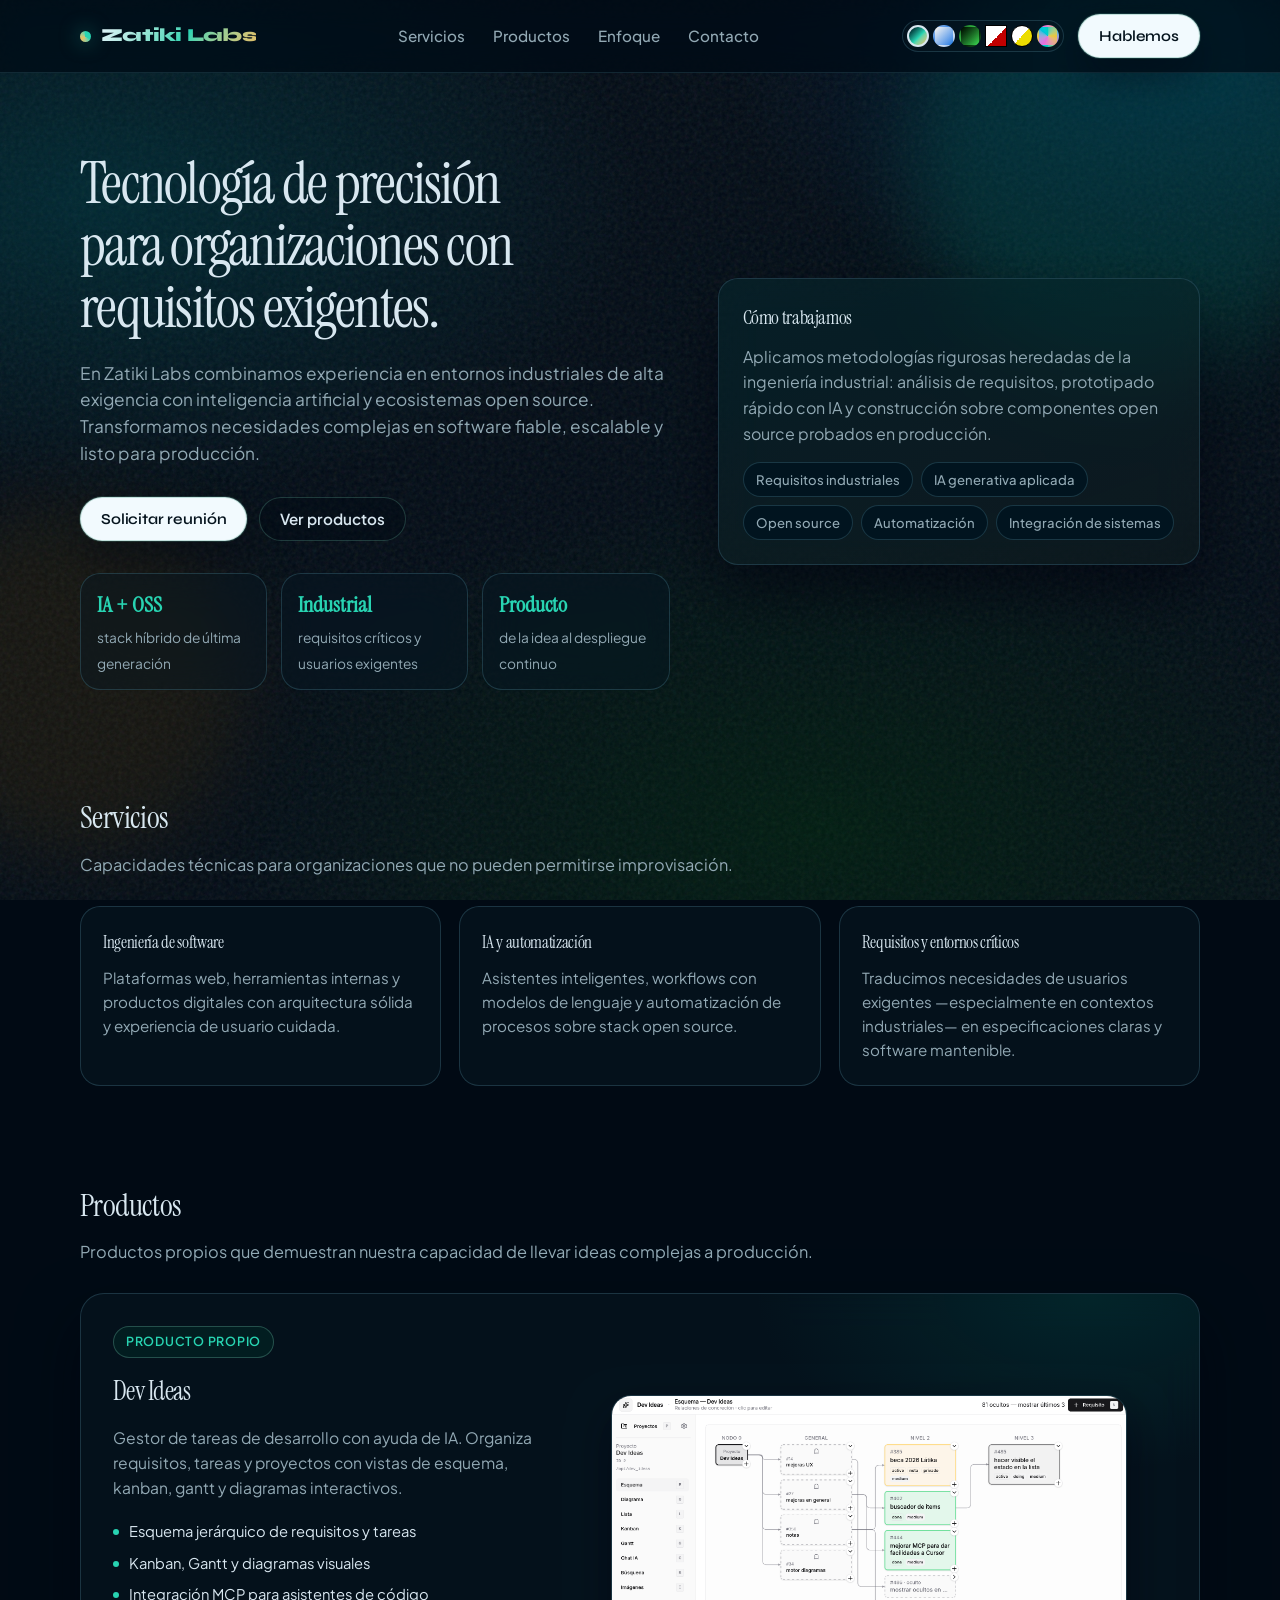
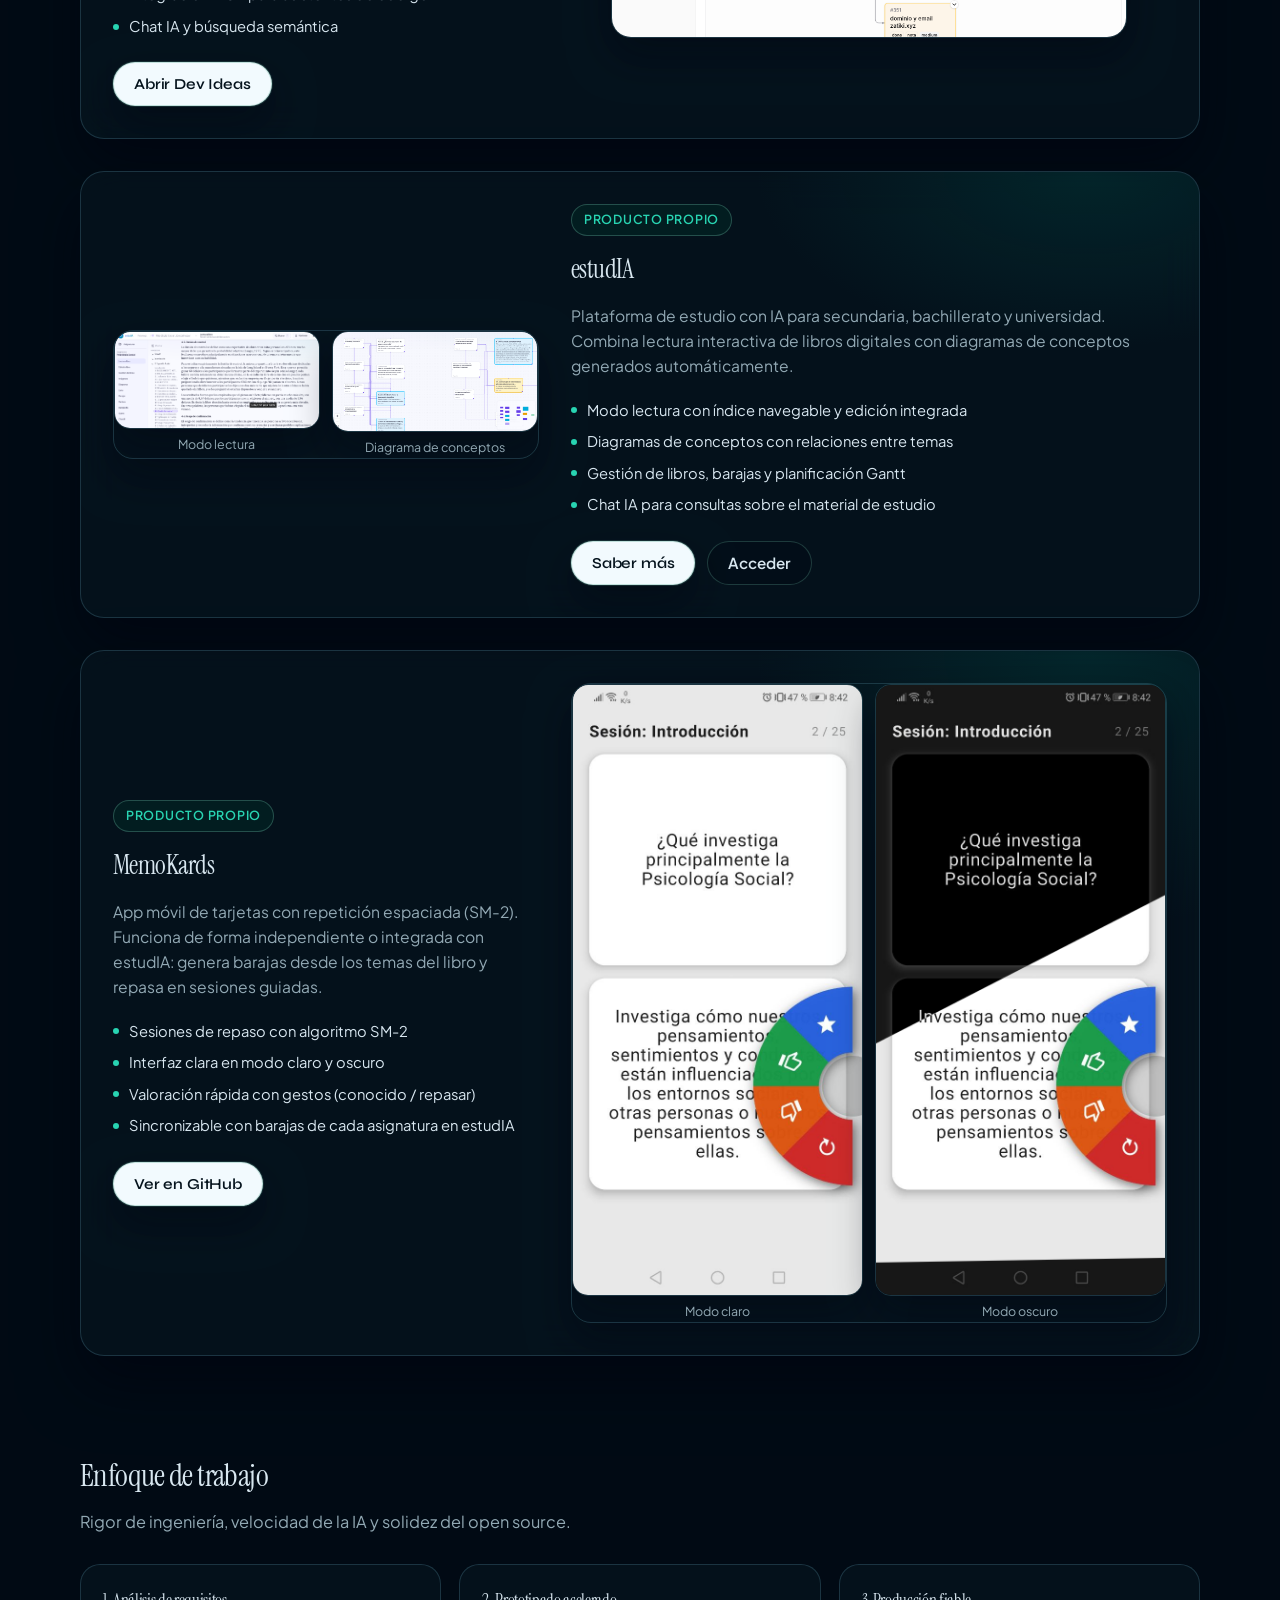
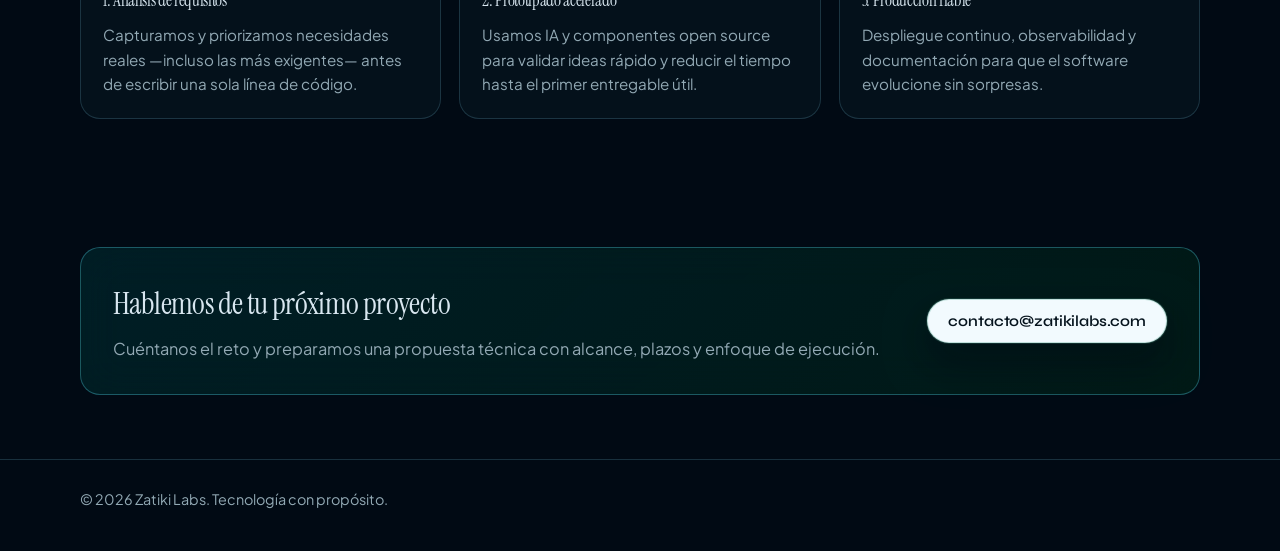
==== commit bcff016e: "tasks" ====
--- a/index.html
+++ b/index.html
@@ -1,5 +1,5 @@
 <!doctype html>
-<html lang="es" data-theme="luminous">
+<html lang="es" data-theme="nocturne">
 <head>
   <meta charset="utf-8">
   <meta name="viewport" content="width=device-width, initial-scale=1">
@@ -7,7 +7,7 @@
   <meta name="description" content="Zatiki Labs: ingeniería digital con IA y open source para organizaciones con requisitos exigentes. Experiencia en entornos industriales y productos propios de alto impacto.">
   <link rel="preconnect" href="https://fonts.googleapis.com">
   <link rel="preconnect" href="https://fonts.gstatic.com" crossorigin>
-  <link href="https://fonts.googleapis.com/css2?family=Archivo+Black&family=Fraunces:ital,opsz,wght@9..144,500;9..144,700;9..144,800&family=IBM+Plex+Mono:wght@400;500;600;700&family=Instrument+Sans:ital,wght@0,400;0,500;0,600;0,700;1,400&family=Space+Grotesk:wght@500;600;700&family=Syne:wght@600;700;800&display=swap" rel="stylesheet">
+  <link href="https://fonts.googleapis.com/css2?family=Archivo+Black&family=Fraunces:ital,opsz,wght@9..144,500;9..144,700;9..144,800&family=IBM+Plex+Mono:wght@400;500;600;700&family=Instrument+Sans:ital,wght@0,400;0,500;0,600;0,700;1,400&family=Instrument+Serif:ital@0;1&family=Plus+Jakarta+Sans:ital,wght@0,400;0,500;0,600;0,700;1,400&family=Space+Grotesk:wght@500;600;700&family=Syne:wght@500;600;700;800&display=swap" rel="stylesheet">
   <style>
     @layer reset, tokens, base, layout, components, utilities;
 
@@ -16,6 +16,18 @@
         syntax: "<angle>";
         inherits: false;
         initial-value: 0deg;
+      }
+
+      @property --aurora-shift {
+        syntax: "<percentage>";
+        inherits: false;
+        initial-value: 0%;
+      }
+
+      @property --mesh-hue {
+        syntax: "<number>";
+        inherits: false;
+        initial-value: 200;
       }
 
       :root,
@@ -49,9 +61,15 @@
         --btn-text: white;
         --header-bg: color-mix(in oklch, var(--surface) 82%, transparent);
         --glow-angle: 0deg;
+        --aurora-shift: 0%;
+        --mesh-hue: 200;
+        --atmosphere: none;
+        --atmosphere-grain-opacity: 0;
         --layout-hero: "default";
         --type-tracking: -0.02em;
         --type-transform: none;
+        --btn-radius: var(--radius);
+        --logo-gradient: none;
       }
 
       [data-theme="signal"] {
@@ -185,9 +203,51 @@
         --heading-gradient: linear-gradient(110deg, oklch(97% 0.01 100), oklch(72% 0.2 330) 45%, oklch(75% 0.18 200));
         --btn-text: oklch(12% 0.02 300);
         --header-bg: color-mix(in oklch, var(--bg) 70%, transparent);
+        --atmosphere: block;
+        --atmosphere-grain-opacity: 0.12;
         --layout-hero: "skew";
         --type-tracking: -0.03em;
         --type-transform: none;
+        --btn-radius: 999px;
+      }
+
+      /* Nocturne — atmósfera tipo estudIA /login (aurora + grain + orbs) */
+      [data-theme="nocturne"] {
+        color-scheme: dark;
+        --bg: oklch(14% 0.03 240);
+        --bg-soft: oklch(18% 0.035 235);
+        --surface: oklch(20% 0.03 240 / 0.55);
+        --tx: oklch(92% 0.02 230);
+        --muted: oklch(72% 0.03 230);
+        --brand: oklch(78% 0.14 175);
+        --brand-2: oklch(82% 0.12 85);
+        --accent: oklch(78% 0.14 175);
+        --line: oklch(55% 0.06 220 / 0.35);
+        --shadow: 0 18px 40px oklch(10% 0.04 240 / 0.45);
+        --shadow-lg: 0 28px 60px oklch(8% 0.05 240 / 0.55);
+        --radius: 20px;
+        --font-display: "Instrument Serif", ui-serif, Georgia, serif;
+        --font-body: "Plus Jakarta Sans", system-ui, sans-serif;
+        --bg-glow-1: transparent;
+        --bg-glow-2: transparent;
+        --card-overlay: linear-gradient(160deg, oklch(45% 0.1 185 / 0.12), oklch(40% 0.08 85 / 0.06));
+        --product-glow: oklch(45% 0.14 185 / 0.22);
+        --badge-bg: oklch(30% 0.06 175 / 0.35);
+        --badge-border: oklch(70% 0.08 175 / 0.35);
+        --cta-bg: linear-gradient(135deg, oklch(28% 0.06 200 / 0.5), oklch(26% 0.08 160 / 0.4));
+        --btn-shadow: oklch(10% 0.04 240 / 0.45);
+        --btn-shadow-hover: oklch(12% 0.05 240 / 0.55);
+        --logo-glow: oklch(78% 0.14 175 / 0.55);
+        --heading-gradient: none;
+        --btn-text: oklch(18% 0.03 240);
+        --header-bg: color-mix(in oklch, var(--bg) 72%, transparent);
+        --atmosphere: block;
+        --atmosphere-grain-opacity: 0.18;
+        --layout-hero: "nocturne";
+        --type-tracking: -0.02em;
+        --type-transform: none;
+        --btn-radius: 999px;
+        --logo-gradient: linear-gradient(120deg, oklch(96% 0.02 230), var(--brand) 55%, var(--brand-2));
       }
 
       :root {
@@ -212,6 +272,80 @@
         text-rendering: optimizeLegibility;
         -webkit-font-smoothing: antialiased;
         transition: background 400ms ease, color 300ms ease;
+        position: relative;
+        isolation: isolate;
+      }
+
+      .atmosphere {
+        display: var(--atmosphere, none);
+        position: fixed;
+        inset: 0;
+        z-index: -1;
+        pointer-events: none;
+        overflow: hidden;
+      }
+
+      .atmosphere-aurora {
+        position: absolute;
+        inset: -20%;
+        background:
+          radial-gradient(ellipse 50% 40% at calc(20% + var(--aurora-shift)) 30%, oklch(35% 0.12 200 / 0.45), transparent 60%),
+          radial-gradient(ellipse 45% 35% at calc(80% - var(--aurora-shift)) 20%, oklch(32% 0.1 250 / 0.4), transparent 55%),
+          radial-gradient(ellipse 55% 45% at 60% calc(80% - var(--aurora-shift)), oklch(28% 0.14 160 / 0.35), transparent 60%);
+        animation: aurora-drift 18s ease-in-out infinite alternate;
+      }
+
+      [data-theme="prism"] .atmosphere-aurora {
+        background:
+          radial-gradient(ellipse 50% 40% at calc(15% + var(--aurora-shift)) 25%, oklch(45% 0.2 330 / 0.4), transparent 60%),
+          radial-gradient(ellipse 45% 35% at calc(85% - var(--aurora-shift)) 15%, oklch(42% 0.16 200 / 0.35), transparent 55%),
+          radial-gradient(ellipse 55% 45% at 55% 75%, oklch(48% 0.14 95 / 0.25), transparent 60%);
+      }
+
+      .atmosphere-grain {
+        position: absolute;
+        inset: 0;
+        opacity: var(--atmosphere-grain-opacity, 0);
+        mix-blend-mode: overlay;
+        background-image: url("data:image/svg+xml,%3Csvg viewBox='0 0 256 256' xmlns='http://www.w3.org/2000/svg'%3E%3Cfilter id='n'%3E%3CfeTurbulence type='fractalNoise' baseFrequency='0.85' numOctaves='4' stitchTiles='stitch'/%3E%3C/filter%3E%3Crect width='100%25' height='100%25' filter='url(%23n)' opacity='0.55'/%3E%3C/svg%3E");
+      }
+
+      .atmosphere-orb {
+        position: absolute;
+        border-radius: 50%;
+        filter: blur(40px);
+        opacity: 0.55;
+      }
+
+      .atmosphere-orb-a {
+        width: min(42vw, 28rem);
+        height: min(42vw, 28rem);
+        top: -8%;
+        right: -6%;
+        background: oklch(45% 0.16 185 / 0.5);
+        animation: aurora-drift 22s ease-in-out infinite alternate-reverse;
+      }
+
+      .atmosphere-orb-b {
+        width: min(36vw, 22rem);
+        height: min(36vw, 22rem);
+        bottom: 5%;
+        left: -8%;
+        background: oklch(40% 0.12 85 / 0.35);
+        animation: aurora-drift 16s ease-in-out infinite alternate;
+      }
+
+      [data-theme="prism"] .atmosphere-orb-a {
+        background: oklch(55% 0.22 330 / 0.45);
+      }
+
+      [data-theme="prism"] .atmosphere-orb-b {
+        background: oklch(50% 0.18 200 / 0.4);
+      }
+
+      @keyframes aurora-drift {
+        from { transform: translate3d(0, 0, 0) scale(1); --aurora-shift: 0%; }
+        to { transform: translate3d(2%, 3%, 0) scale(1.04); --aurora-shift: 8%; }
       }
 
       a { color: inherit; text-decoration: none; }
@@ -220,6 +354,14 @@
         font-family: var(--font-display);
         font-weight: 700;
         text-wrap: balance;
+      }
+
+      [data-theme="nocturne"] h1,
+      [data-theme="nocturne"] h2,
+      [data-theme="nocturne"] h3,
+      [data-theme="nocturne"] h4 {
+        font-weight: 400;
+        letter-spacing: var(--type-tracking);
       }
 
       [data-theme="luminous"] h1,
@@ -259,6 +401,10 @@
           var(--bg);
       }
 
+      html[data-theme="nocturne"] body {
+        background: var(--bg);
+      }
+
       html[data-theme="atelier"] .hero {
         grid-template-columns: 0.85fr 1.15fr;
         border-top: 4px solid var(--tx);
@@ -324,6 +470,33 @@
       html[data-theme="prism"] h1 {
         font-size: clamp(2.6rem, 5.5vw, 4.2rem);
         letter-spacing: var(--type-tracking);
+      }
+
+      html[data-theme="nocturne"] .hero-card,
+      html[data-theme="nocturne"] .card,
+      html[data-theme="nocturne"] .product-card,
+      html[data-theme="nocturne"] .kpi,
+      html[data-theme="nocturne"] .cta {
+        backdrop-filter: blur(20px) saturate(1.2);
+        background: color-mix(in oklch, var(--surface) 88%, transparent);
+        border-color: color-mix(in oklch, var(--line) 80%, var(--brand));
+      }
+
+      html[data-theme="nocturne"] h1 {
+        font-size: clamp(2.2rem, 5vw, 3.4rem);
+        line-height: 1.12;
+        color: var(--tx);
+        background: none;
+        -webkit-text-fill-color: var(--tx);
+      }
+
+      html[data-theme="nocturne"] .lead {
+        font-size: 1.05rem;
+        line-height: 1.55;
+      }
+
+      html[data-theme="nocturne"] .section-title {
+        font-size: clamp(1.8rem, 3vw, 2.4rem);
       }
 
       p { text-wrap: pretty; }
@@ -385,6 +558,19 @@
         align-items: center;
       }
 
+      [data-theme="nocturne"] .logo {
+        font-family: Syne, "Plus Jakarta Sans", sans-serif;
+        font-weight: 800;
+        letter-spacing: -0.04em;
+      }
+
+      [data-theme="nocturne"] .logo > span:last-child {
+        background: var(--logo-gradient);
+        -webkit-background-clip: text;
+        background-clip: text;
+        color: transparent;
+      }
+
       .logo-dot {
         width: 11px;
         height: 11px;
@@ -440,8 +626,8 @@
       }
 
       .theme-btn {
-        width: 26px;
-        height: 26px;
+        width: 22px;
+        height: 22px;
         padding: 0;
         border: 2px solid transparent;
         border-radius: 50%;
@@ -469,6 +655,7 @@
       .theme-btn[data-theme="atelier"] { background: linear-gradient(135deg, white 55%, oklch(48% 0.24 25) 55%); border: 1px solid black; border-radius: 0; }
       .theme-btn[data-theme="brutalist"] { background: linear-gradient(135deg, white 50%, oklch(88% 0.2 105) 50%); border: 1px solid black; }
       .theme-btn[data-theme="prism"] { background: conic-gradient(from 210deg, oklch(72% 0.2 330), oklch(75% 0.18 200), oklch(85% 0.16 95), oklch(72% 0.2 330)); }
+      .theme-btn[data-theme="nocturne"] { background: linear-gradient(135deg, oklch(14% 0.03 240), oklch(78% 0.14 175) 55%, oklch(82% 0.12 85)); }
 
       .btn {
         display: inline-flex;
@@ -476,7 +663,7 @@
         justify-content: center;
         min-height: 44px;
         padding: 0 20px;
-        border-radius: var(--radius);
+        border-radius: var(--btn-radius, var(--radius));
         border: 1px solid transparent;
         font-weight: 600;
         font-size: 0.95rem;
@@ -487,6 +674,29 @@
         background: linear-gradient(135deg, var(--brand), var(--brand-2));
         color: var(--btn-text);
         box-shadow: 0 8px 24px var(--btn-shadow);
+      }
+
+      [data-theme="nocturne"] .btn-primary {
+        background: oklch(98% 0.01 230);
+        color: var(--btn-text);
+        border: 1px solid oklch(70% 0.08 175 / 0.35);
+        box-shadow:
+          0 0 0 1px oklch(80% 0.1 175 / 0.15),
+          0 18px 40px var(--btn-shadow);
+        font-family: Syne, "Plus Jakarta Sans", sans-serif;
+        letter-spacing: -0.01em;
+      }
+
+      [data-theme="nocturne"] .btn-primary:hover {
+        filter: none;
+        box-shadow:
+          0 0 0 1px oklch(85% 0.12 175 / 0.35),
+          0 22px 48px var(--btn-shadow-hover);
+      }
+
+      [data-theme="nocturne"] .btn-ghost {
+        border-color: oklch(70% 0.08 175 / 0.28);
+        background: color-mix(in oklch, var(--bg) 40%, transparent);
       }
 
       [data-theme="brutalist"] .btn-primary {
@@ -547,7 +757,7 @@
         letter-spacing: -0.03em;
       }
 
-      html:not([data-theme="brutalist"]) h1 {
+      html:not([data-theme="brutalist"]):not([data-theme="nocturne"]) h1 {
         background: var(--heading-gradient);
         -webkit-background-clip: text;
         background-clip: text;
@@ -890,12 +1100,20 @@
       @media (prefers-reduced-motion: reduce) {
         .logo-dot { animation: none; }
         .reveal { animation: none; }
+        .atmosphere-aurora,
+        .atmosphere-orb { animation: none; }
         .card, .kpi, .btn-primary, body { transition: none; }
       }
     }
   </style>
 </head>
 <body>
+  <div class="atmosphere" aria-hidden="true">
+    <div class="atmosphere-aurora"></div>
+    <div class="atmosphere-grain"></div>
+    <div class="atmosphere-orb atmosphere-orb-a"></div>
+    <div class="atmosphere-orb atmosphere-orb-b"></div>
+  </div>
   <header>
     <div class="wrap nav">
       <a class="logo" href="#">
@@ -911,7 +1129,8 @@
       <div class="nav-end">
         <fieldset class="theme-switcher" id="theme-switcher">
           <legend>Seleccionar tema visual</legend>
-          <button class="theme-btn" type="button" data-theme="luminous" aria-pressed="true" title="Luminous — SaaS moderno"></button>
+          <button class="theme-btn" type="button" data-theme="nocturne" aria-pressed="true" title="Nocturne — aurora estudio (CSS moderno)"></button>
+          <button class="theme-btn" type="button" data-theme="luminous" aria-pressed="false" title="Luminous — SaaS moderno"></button>
           <button class="theme-btn" type="button" data-theme="signal" aria-pressed="false" title="Signal — terminal fósforo"></button>
           <button class="theme-btn" type="button" data-theme="atelier" aria-pressed="false" title="Atelier — cartel suizo"></button>
           <button class="theme-btn" type="button" data-theme="brutalist" aria-pressed="false" title="Brutalist — alto contraste"></button>
@@ -1128,14 +1347,14 @@
   <script>
     (function () {
       var STORAGE_KEY = "zatiki-theme";
-      var THEMES = ["luminous", "signal", "atelier", "brutalist", "prism"];
+      var THEMES = ["nocturne", "luminous", "signal", "atelier", "brutalist", "prism"];
       var LEGACY = { midnight: "signal", editorial: "atelier", ocean: "prism" };
       var root = document.documentElement;
       var buttons = document.querySelectorAll(".theme-btn");
 
       function applyTheme(name) {
         if (LEGACY[name]) name = LEGACY[name];
-        if (THEMES.indexOf(name) === -1) name = "luminous";
+        if (THEMES.indexOf(name) === -1) name = "nocturne";
         root.setAttribute("data-theme", name);
         buttons.forEach(function (btn) {
           btn.setAttribute("aria-pressed", btn.dataset.theme === name ? "true" : "false");
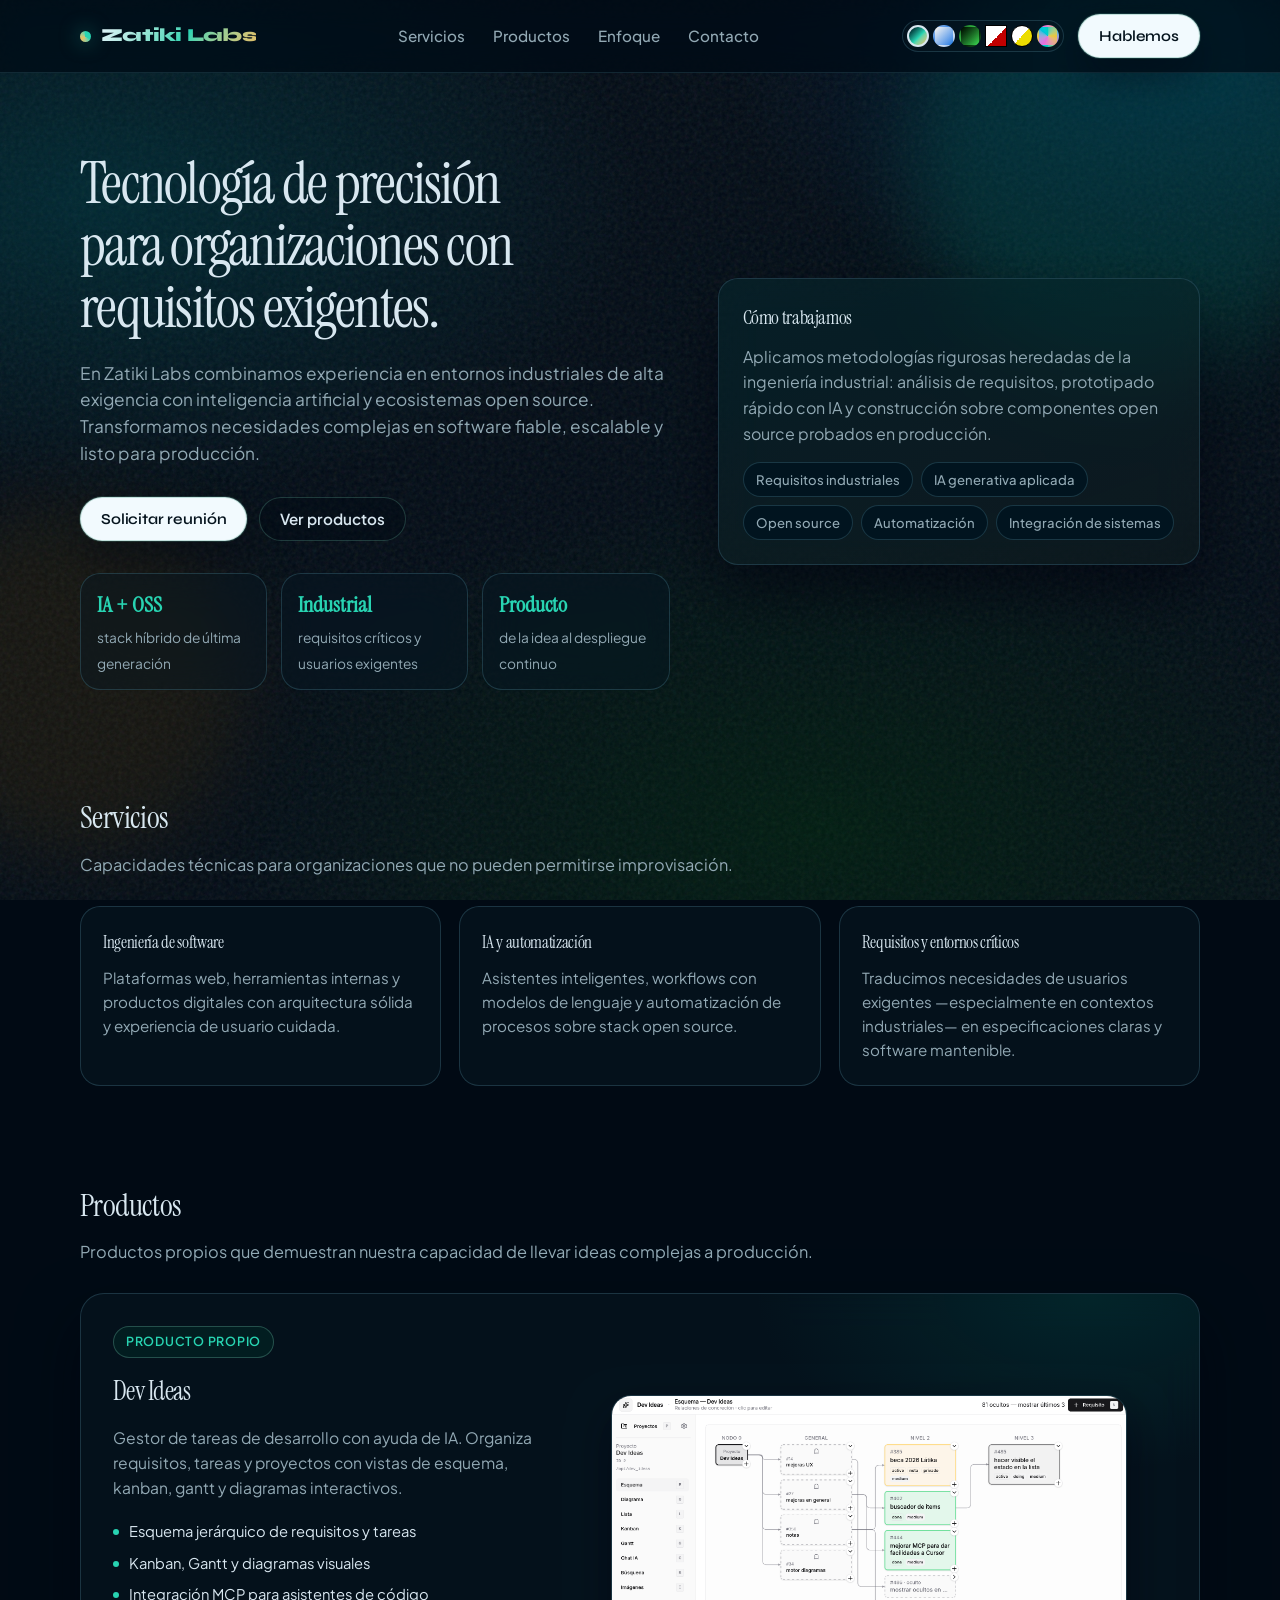
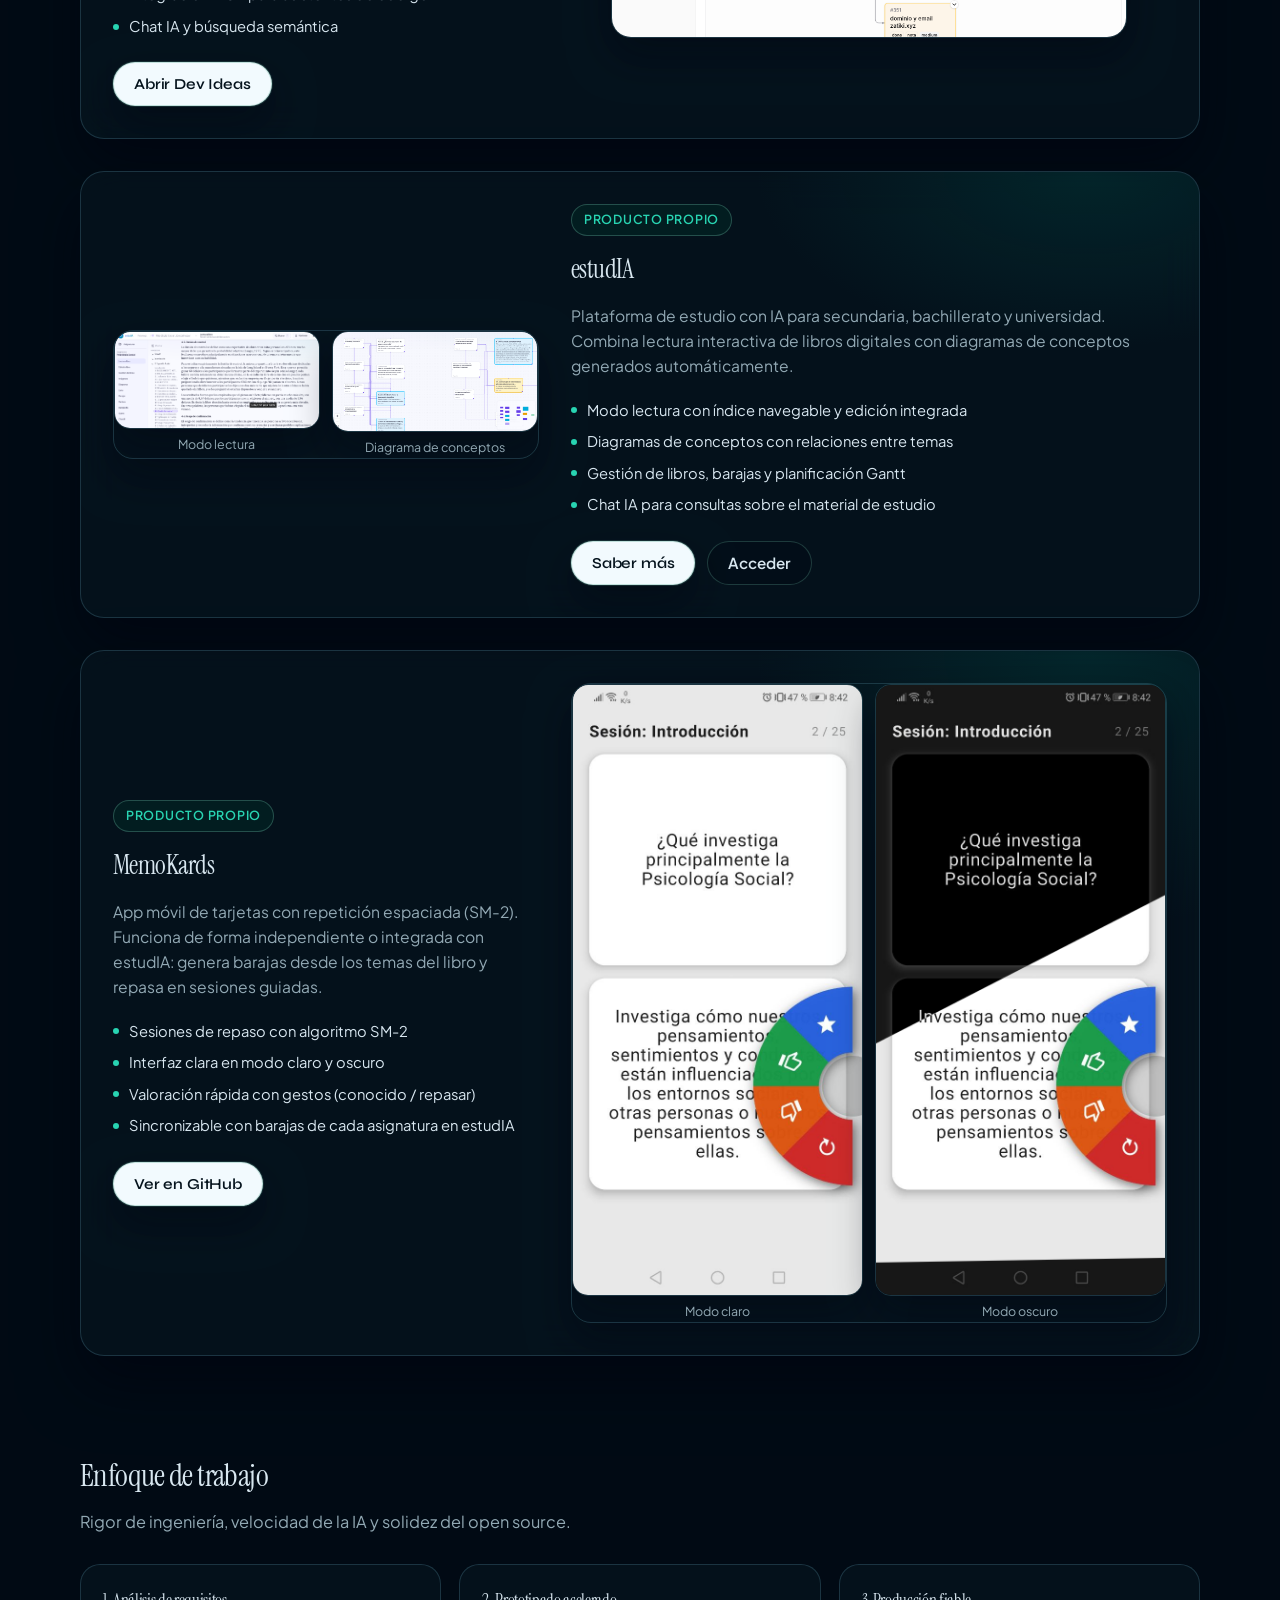
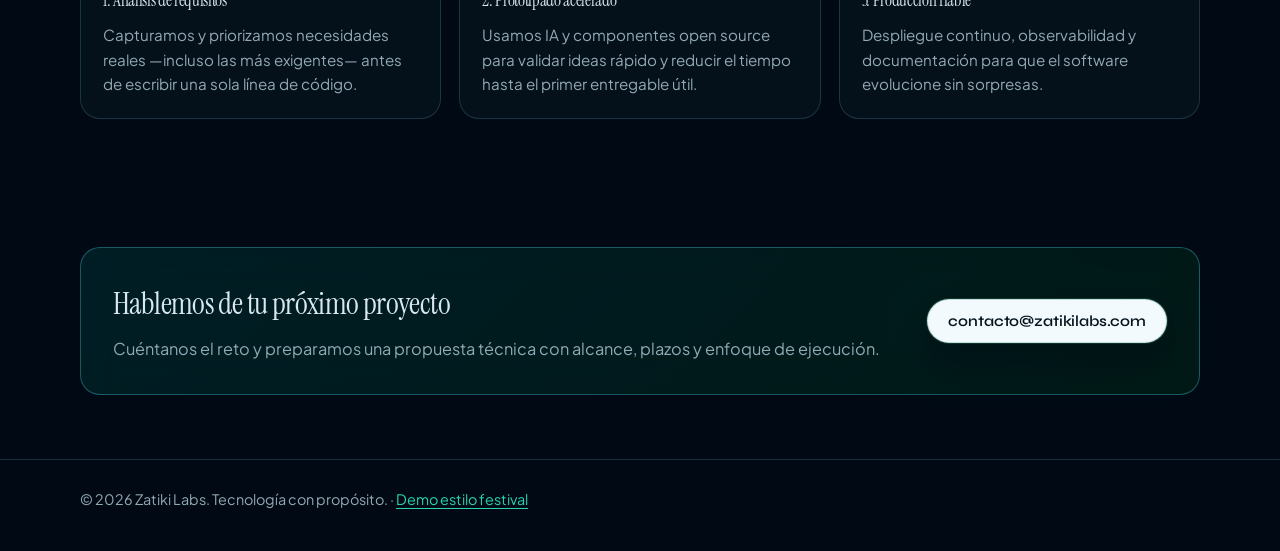
==== commit bab8928c: "estilo dantz" ====
--- a/index.html
+++ b/index.html
@@ -544,6 +544,12 @@
         color: var(--muted);
         padding: 28px 0 40px;
         font-size: 0.9rem;
+      }
+
+      footer a {
+        color: var(--brand);
+        text-decoration: underline;
+        text-underline-offset: 3px;
       }
     }
 
@@ -1341,7 +1347,7 @@
   </main>
 
   <footer>
-    <div class="wrap">© <span id="year"></span> Zatiki Labs. Tecnología con propósito.</div>
+    <div class="wrap">© <span id="year"></span> Zatiki Labs. Tecnología con propósito. · <a href="festival.html">Demo estilo festival</a></div>
   </footer>
 
   <script>
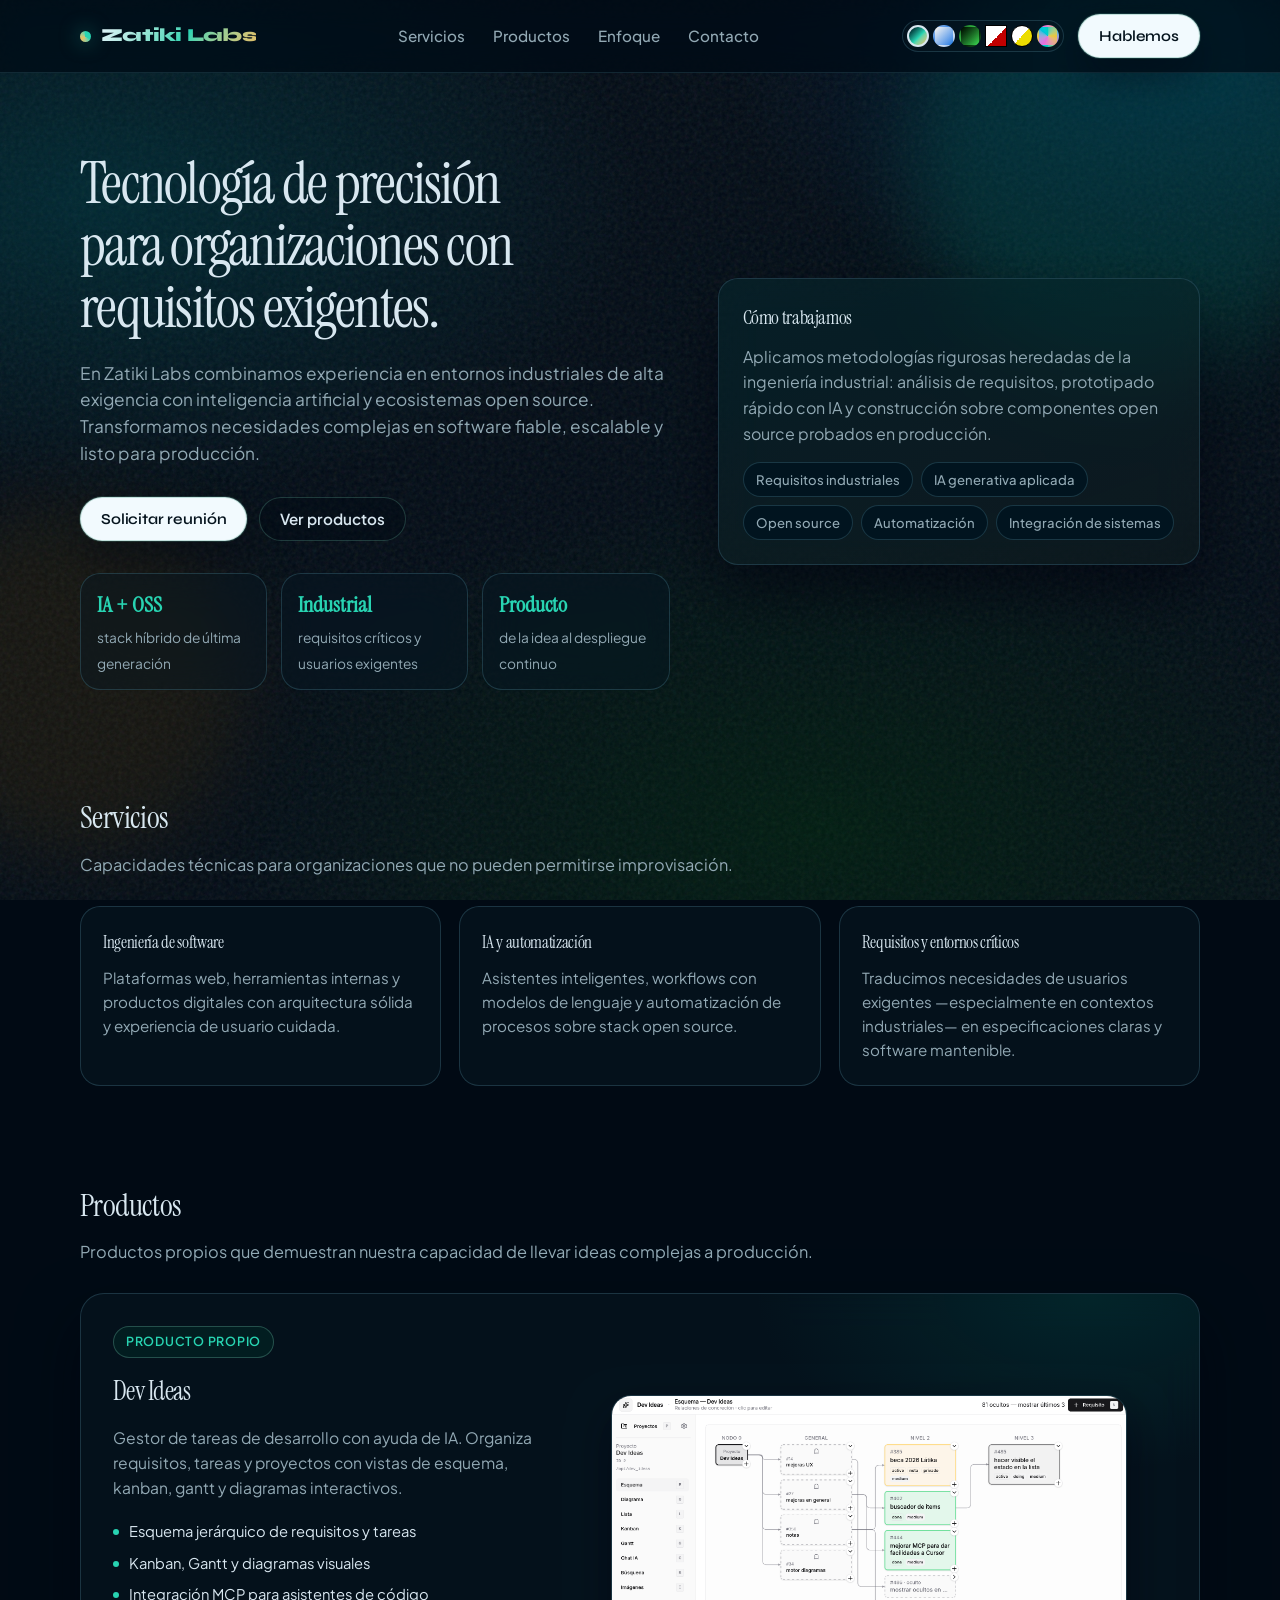
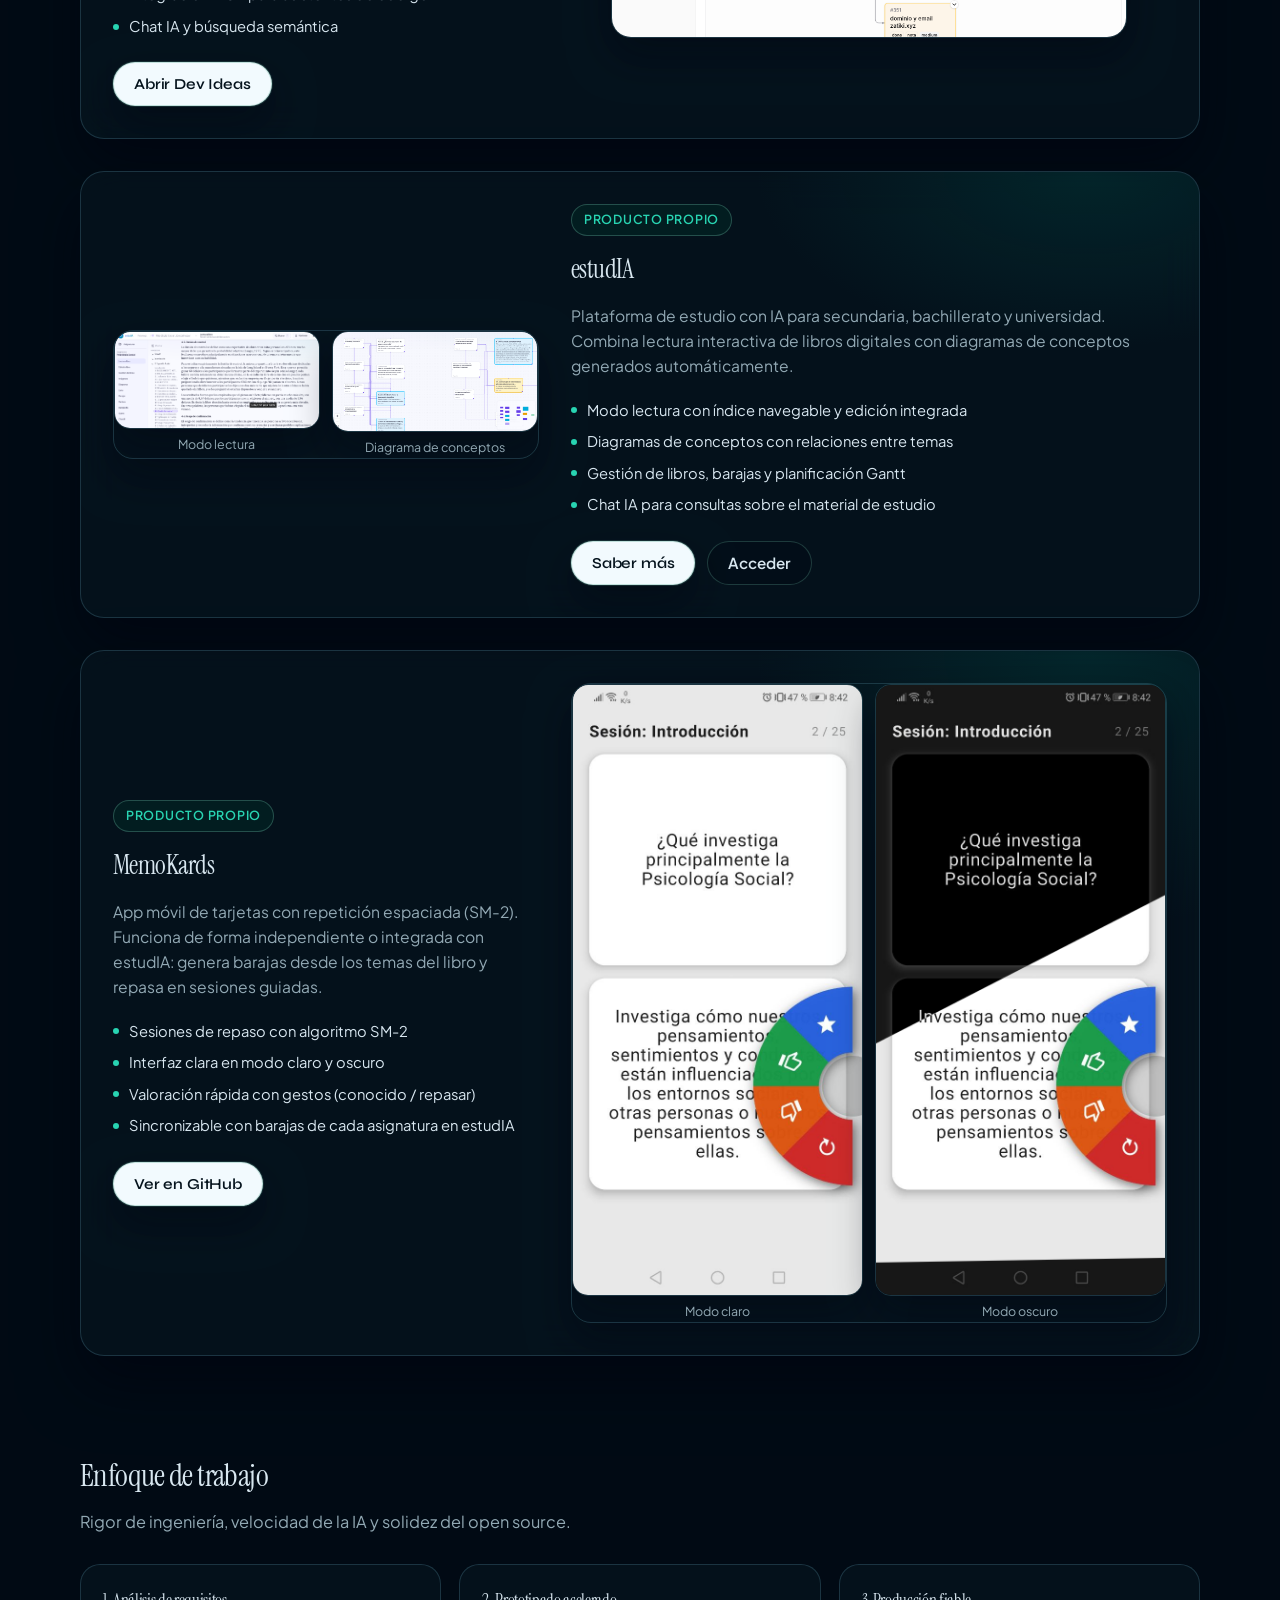
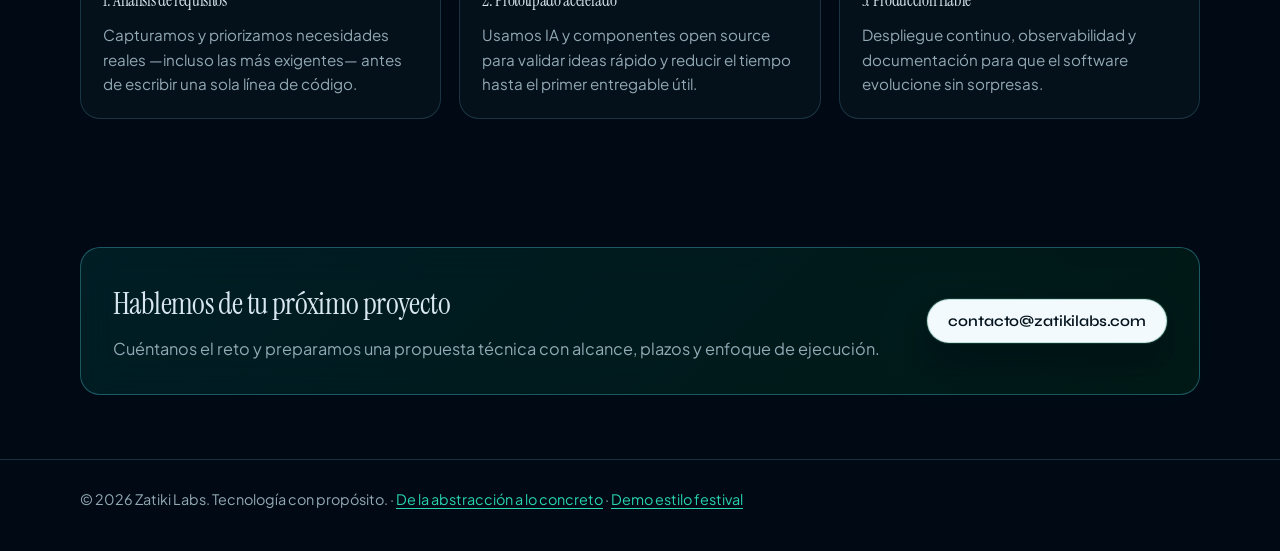
==== commit 16a04c7f: "fixes" ====
--- a/index.html
+++ b/index.html
@@ -1347,7 +1347,7 @@
   </main>
 
   <footer>
-    <div class="wrap">© <span id="year"></span> Zatiki Labs. Tecnología con propósito. · <a href="festival.html">Demo estilo festival</a></div>
+    <div class="wrap">© <span id="year"></span> Zatiki Labs. Tecnología con propósito. · <a href="iteraciones.html">De la abstracción a lo concreto</a> · <a href="festival.html">Demo estilo festival</a></div>
   </footer>
 
   <script>
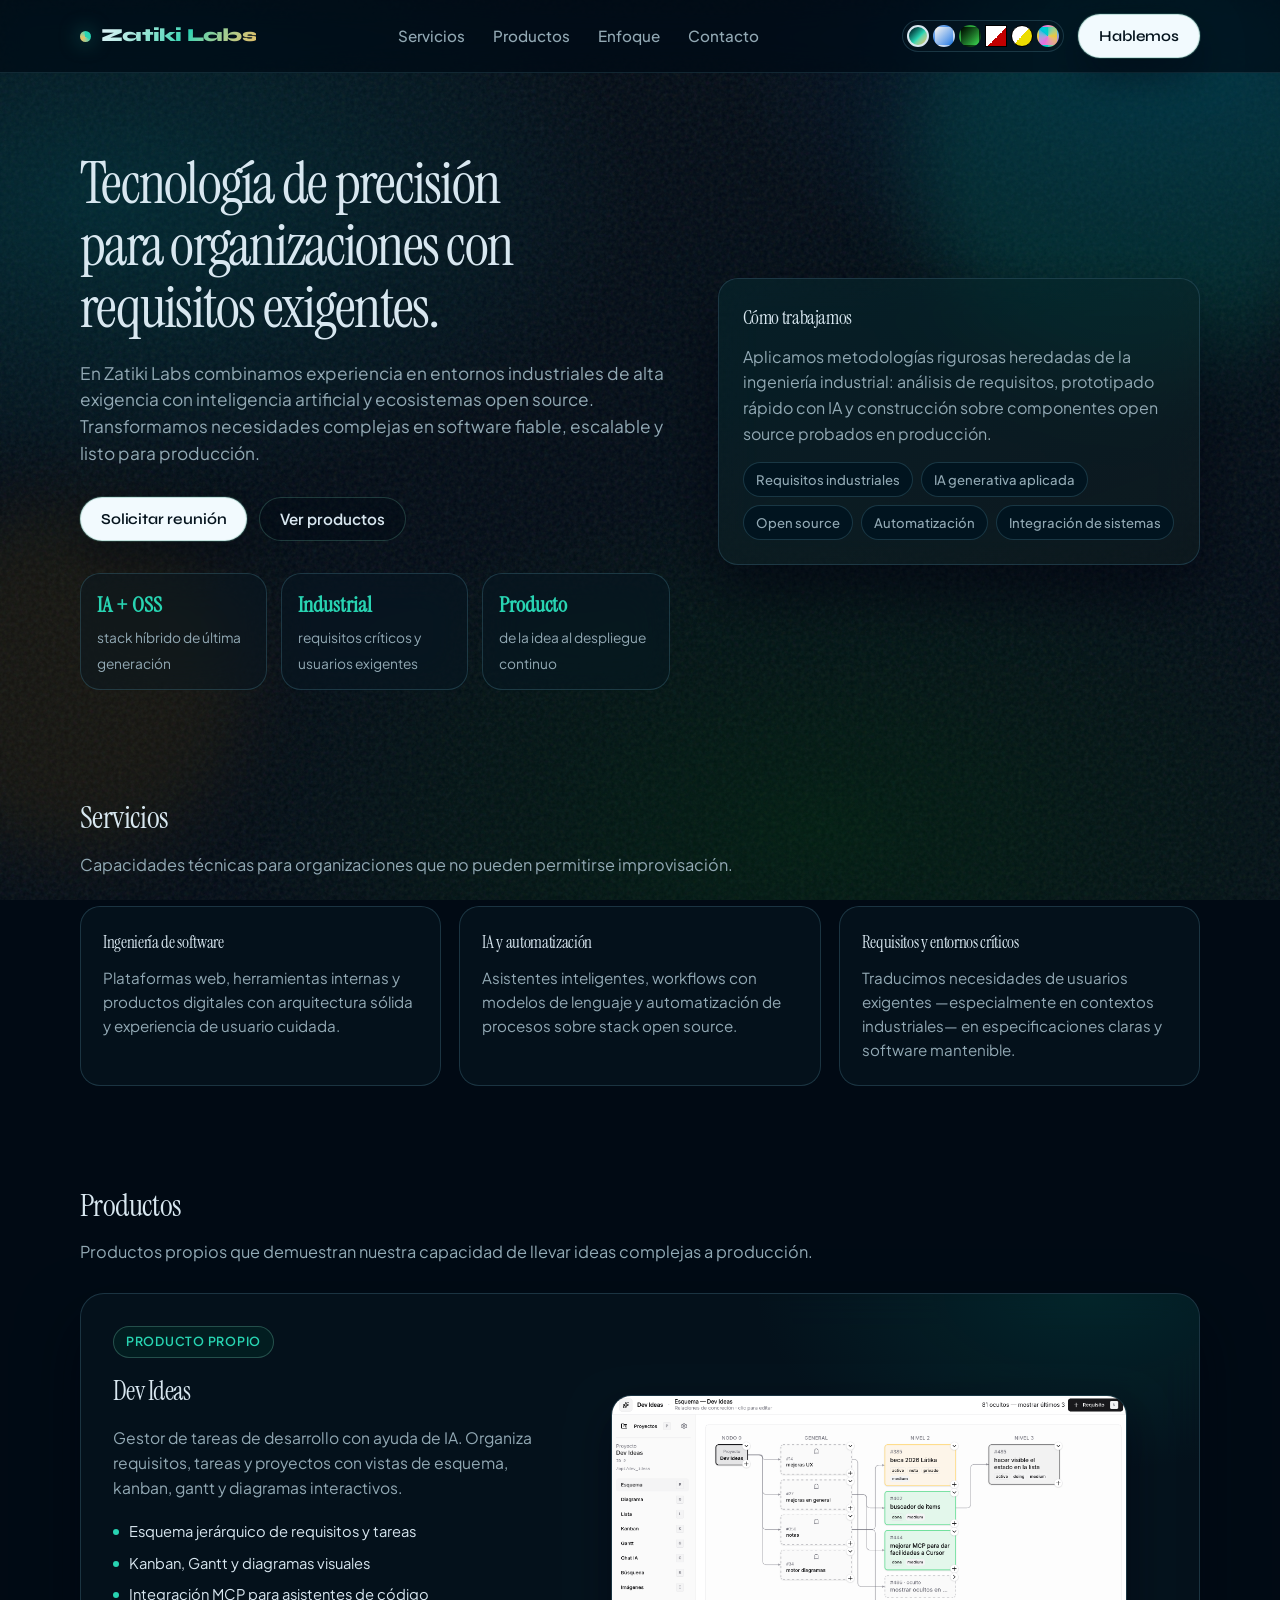
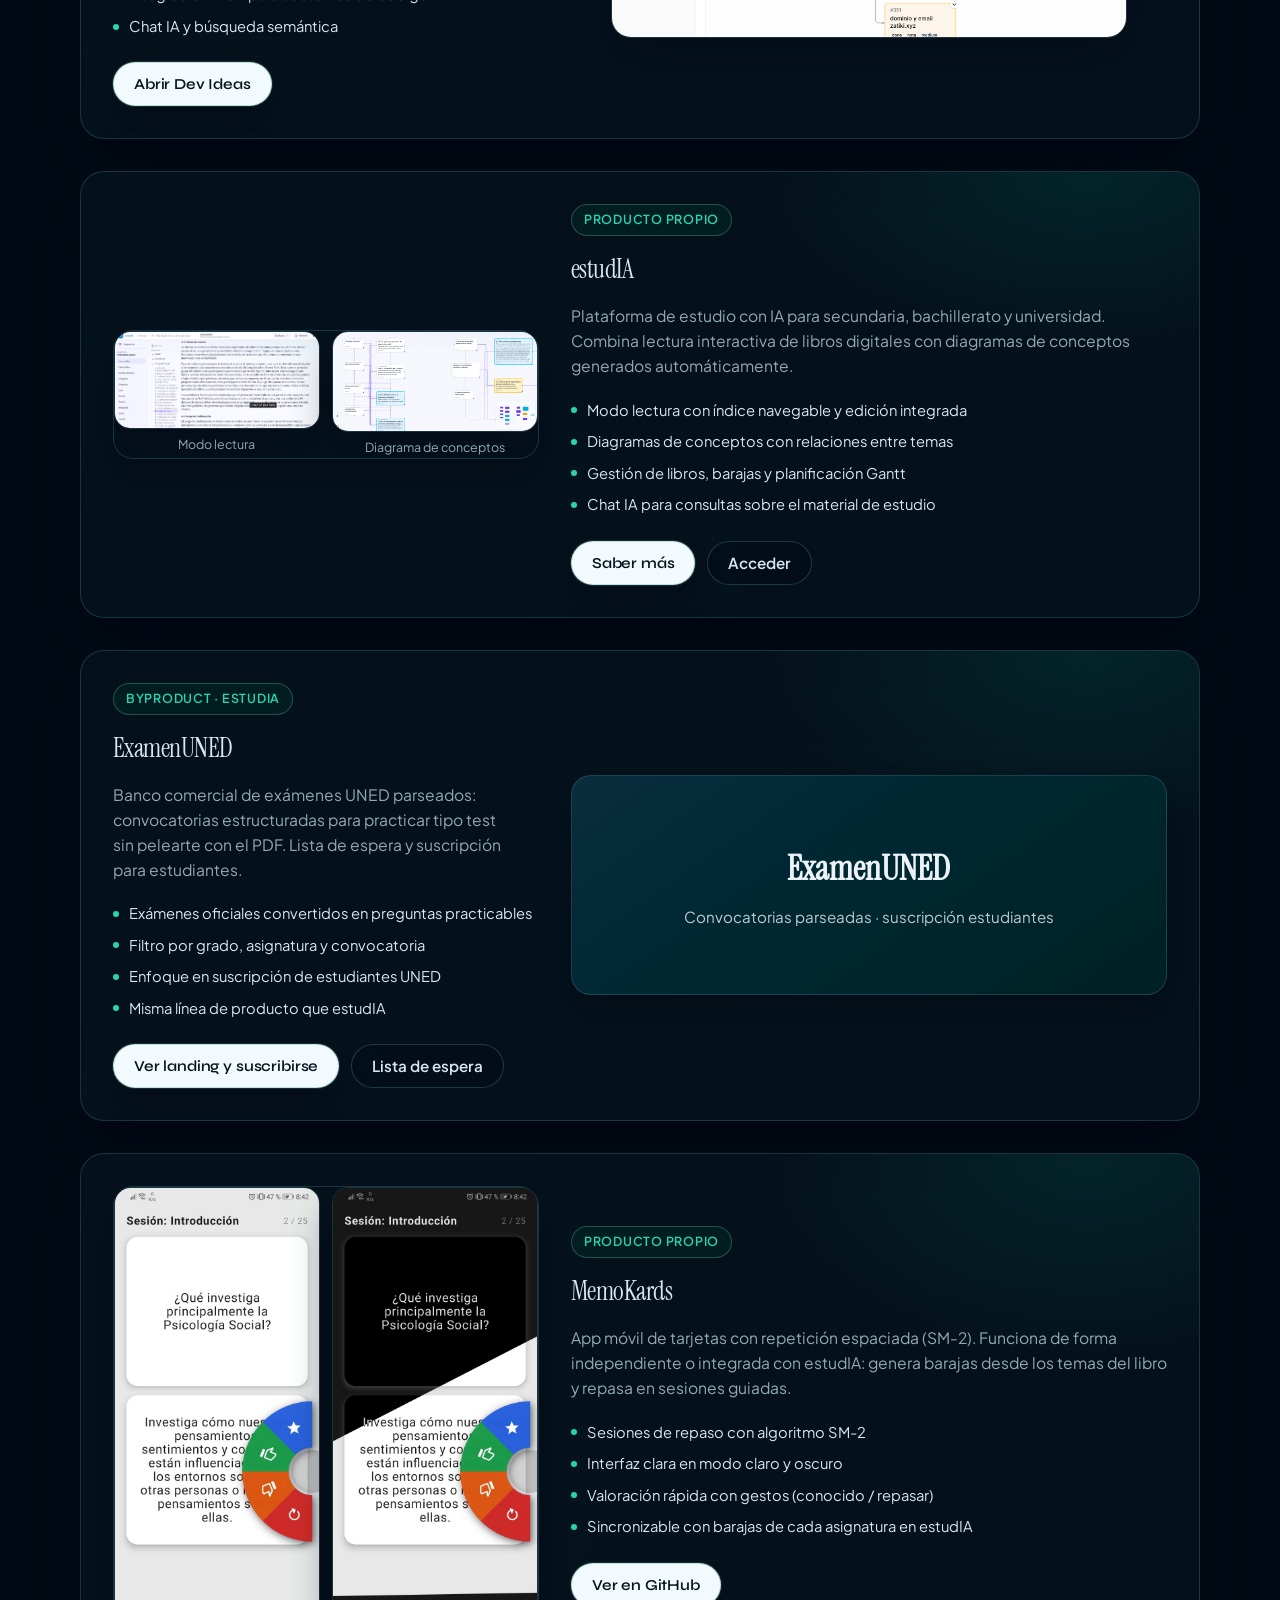
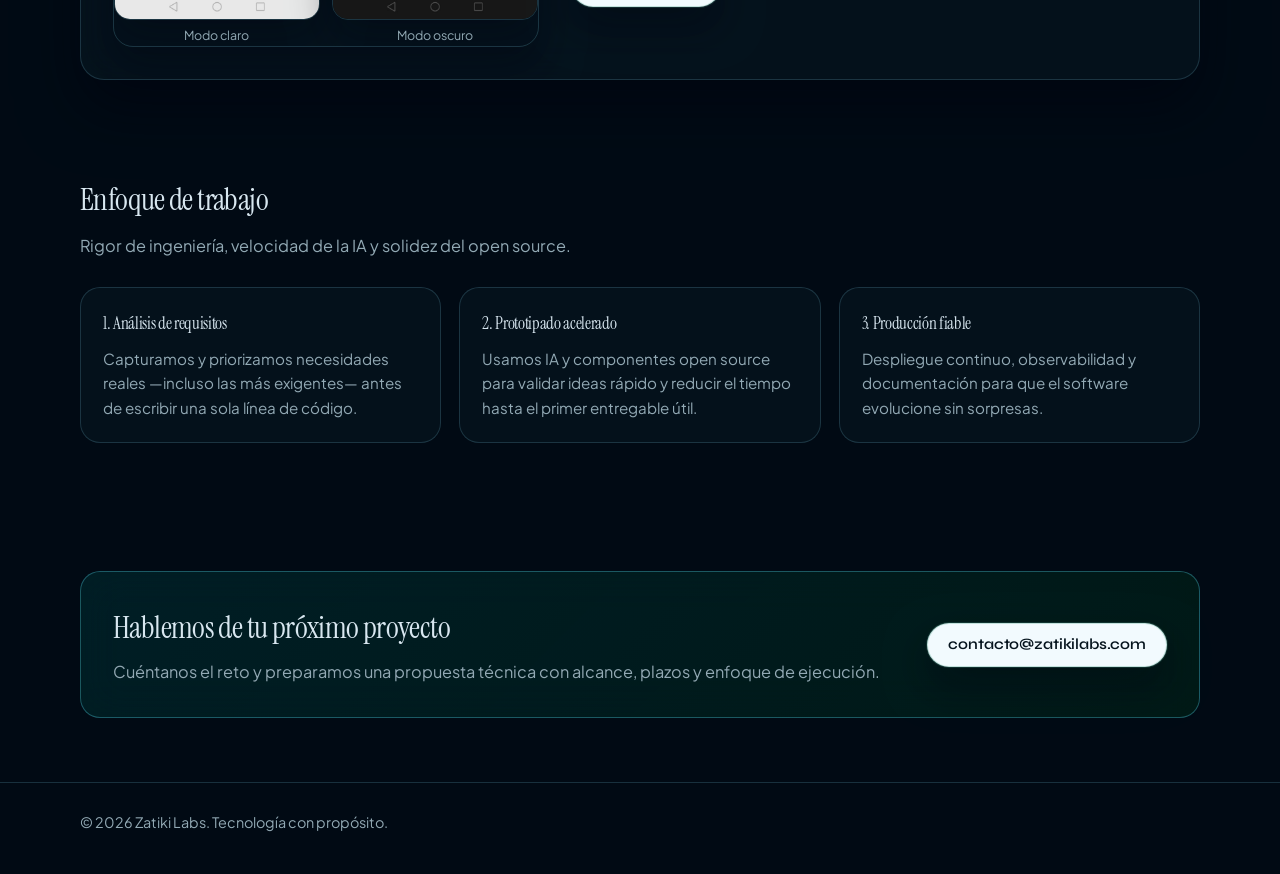
==== commit 1be44c4e: "tasks" ====
--- a/index.html
+++ b/index.html
@@ -545,12 +545,6 @@
         padding: 28px 0 40px;
         font-size: 0.9rem;
       }
-
-      footer a {
-        color: var(--brand);
-        text-decoration: underline;
-        text-underline-offset: 3px;
-      }
     }
 
     @layer components {
@@ -1052,6 +1046,29 @@
         display: block;
         width: 100%;
         height: auto;
+      }
+
+      .product-visual--teaser {
+        display: grid;
+        place-items: center;
+        min-height: 220px;
+        padding: 28px;
+        background:
+          linear-gradient(145deg, oklch(28% 0.05 235), oklch(22% 0.05 200));
+        color: oklch(96% 0.01 230);
+        text-align: center;
+      }
+
+      .product-visual--teaser strong {
+        display: block;
+        font-family: var(--font-display);
+        font-size: clamp(1.6rem, 3vw, 2.1rem);
+        margin-bottom: 8px;
+      }
+
+      .product-visual--teaser span {
+        opacity: 0.8;
+        font-size: 0.95rem;
       }
 
       .cta {
@@ -1276,6 +1293,33 @@
 
         <article class="product-card">
           <div class="product-info">
+            <span class="product-badge">Byproduct · estudIA</span>
+            <h3>ExamenUNED</h3>
+            <p>
+              Banco comercial de exámenes UNED parseados: convocatorias estructuradas para practicar
+              tipo test sin pelearte con el PDF. Lista de espera y suscripción para estudiantes.
+            </p>
+            <ul class="product-features">
+              <li>Exámenes oficiales convertidos en preguntas practicables</li>
+              <li>Filtro por grado, asignatura y convocatoria</li>
+              <li>Enfoque en suscripción de estudiantes UNED</li>
+              <li>Misma línea de producto que estudIA</li>
+            </ul>
+            <div class="hero-actions">
+              <a class="btn btn-primary" href="uned.html">Ver landing y suscribirse</a>
+              <a class="btn btn-ghost" href="uned.html#suscribirse">Lista de espera</a>
+            </div>
+          </div>
+          <a class="product-visual product-visual--teaser" href="uned.html">
+            <div>
+              <strong>ExamenUNED</strong>
+              <span>Convocatorias parseadas · suscripción estudiantes</span>
+            </div>
+          </a>
+        </article>
+
+        <article class="product-card product-card--reverse">
+          <div class="product-info">
             <span class="product-badge">Producto propio</span>
             <h3>MemoKards</h3>
             <p>
@@ -1347,7 +1391,7 @@
   </main>
 
   <footer>
-    <div class="wrap">© <span id="year"></span> Zatiki Labs. Tecnología con propósito. · <a href="iteraciones.html">De la abstracción a lo concreto</a> · <a href="festival.html">Demo estilo festival</a></div>
+    <div class="wrap">© <span id="year"></span> Zatiki Labs. Tecnología con propósito.</div>
   </footer>
 
   <script>
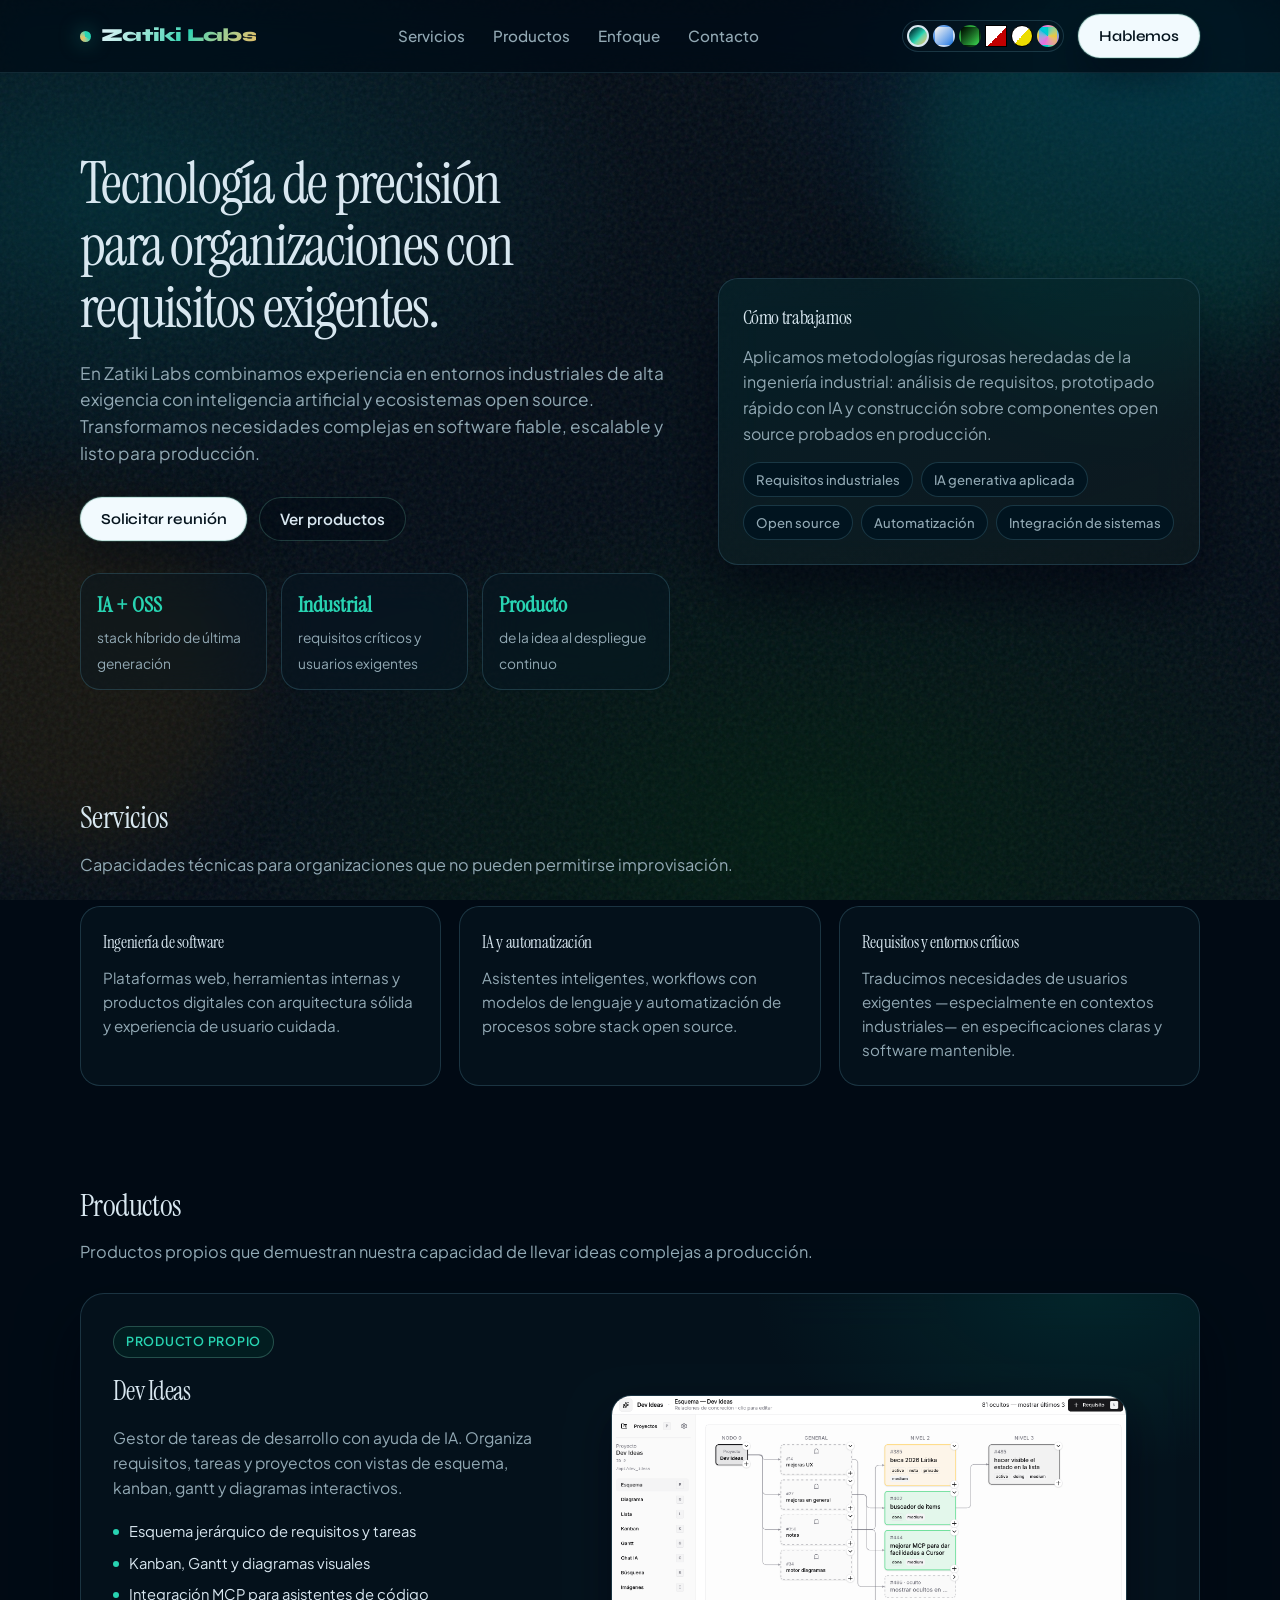
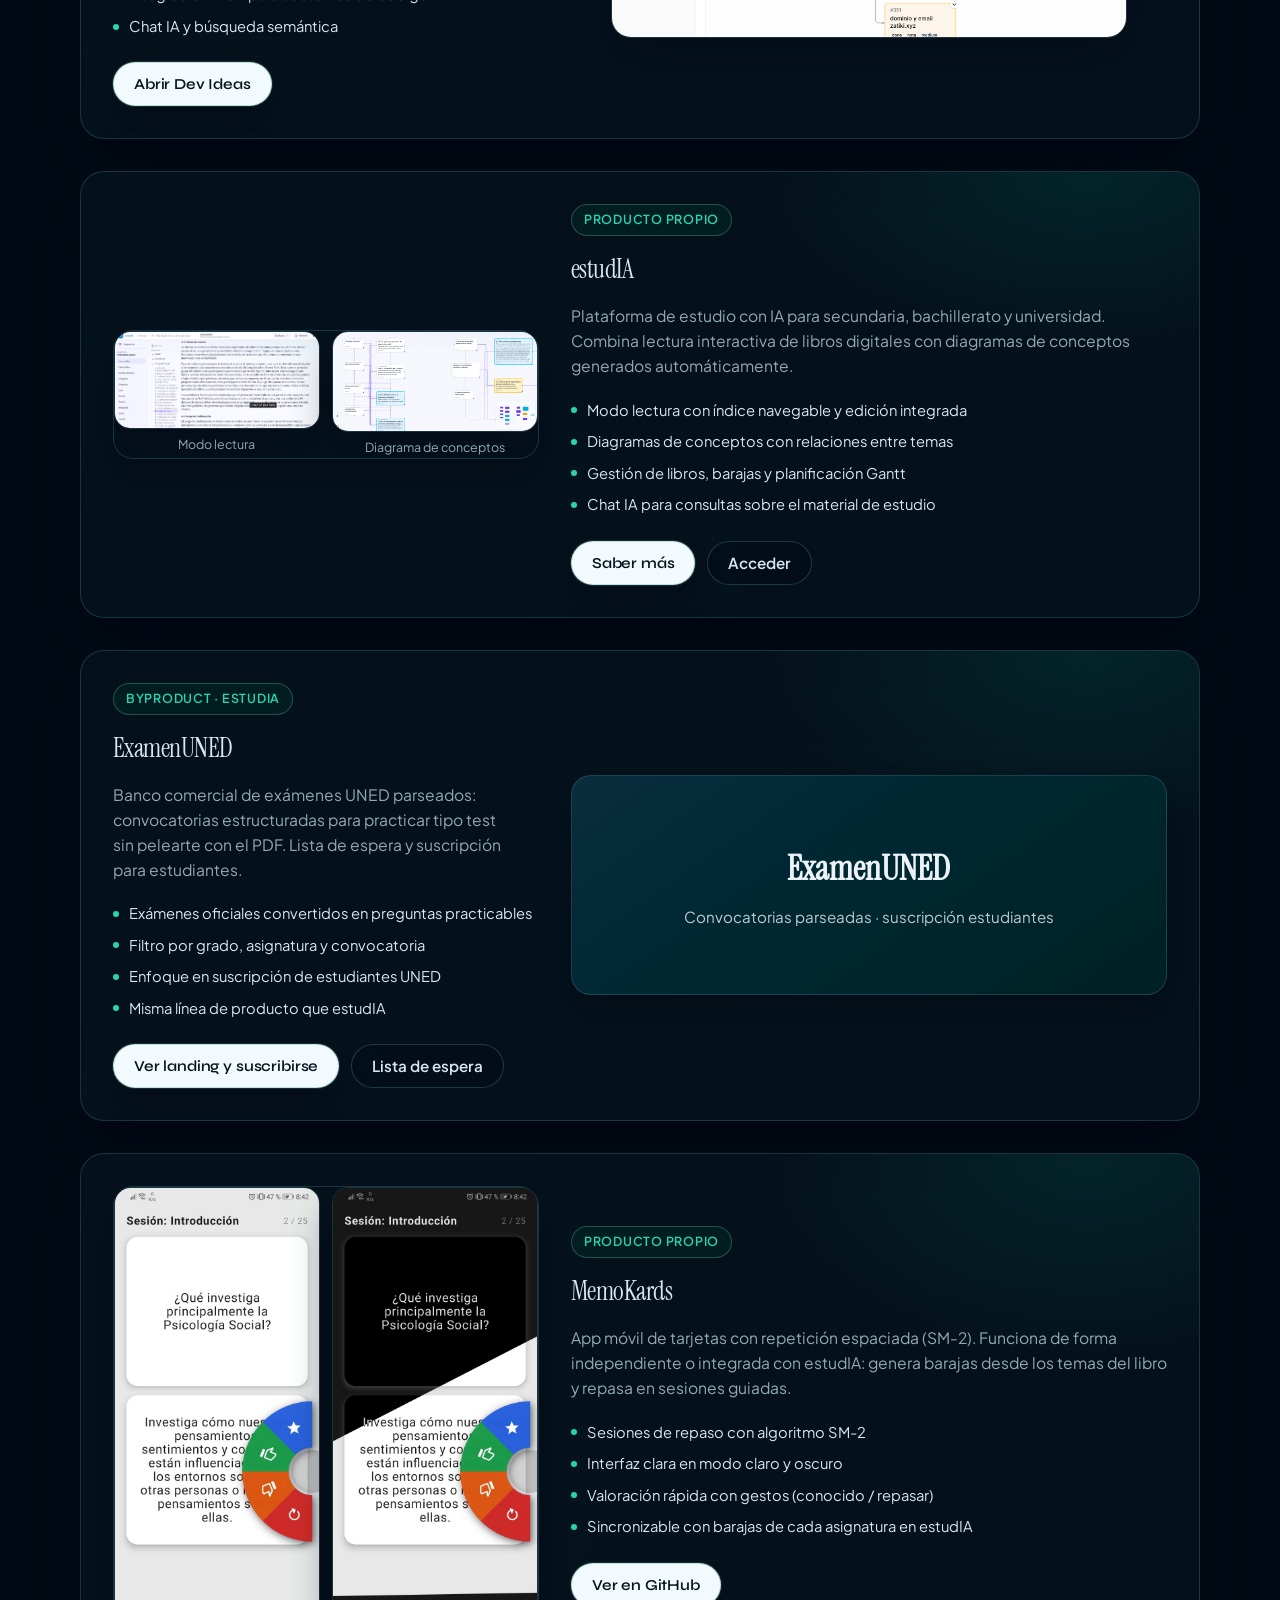
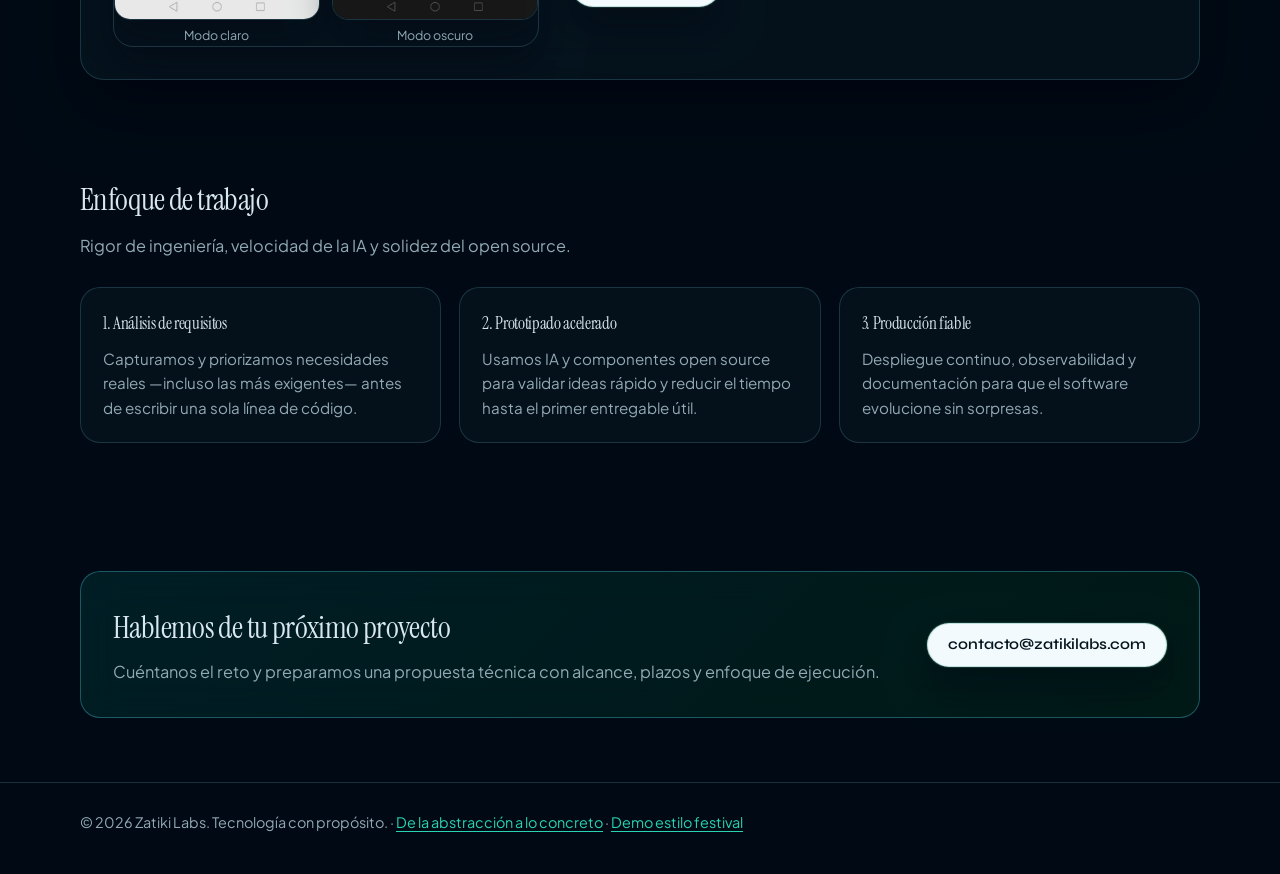
==== commit 0ad4c9fb: "Merge origin/main: integrar festival/iteraciones con ExamenUNED" ====
--- a/index.html
+++ b/index.html
@@ -544,6 +544,12 @@
         color: var(--muted);
         padding: 28px 0 40px;
         font-size: 0.9rem;
+      }
+
+      footer a {
+        color: var(--brand);
+        text-decoration: underline;
+        text-underline-offset: 3px;
       }
     }
 
@@ -1391,7 +1397,7 @@
   </main>
 
   <footer>
-    <div class="wrap">© <span id="year"></span> Zatiki Labs. Tecnología con propósito.</div>
+    <div class="wrap">© <span id="year"></span> Zatiki Labs. Tecnología con propósito. · <a href="iteraciones.html">De la abstracción a lo concreto</a> · <a href="festival.html">Demo estilo festival</a></div>
   </footer>
 
   <script>
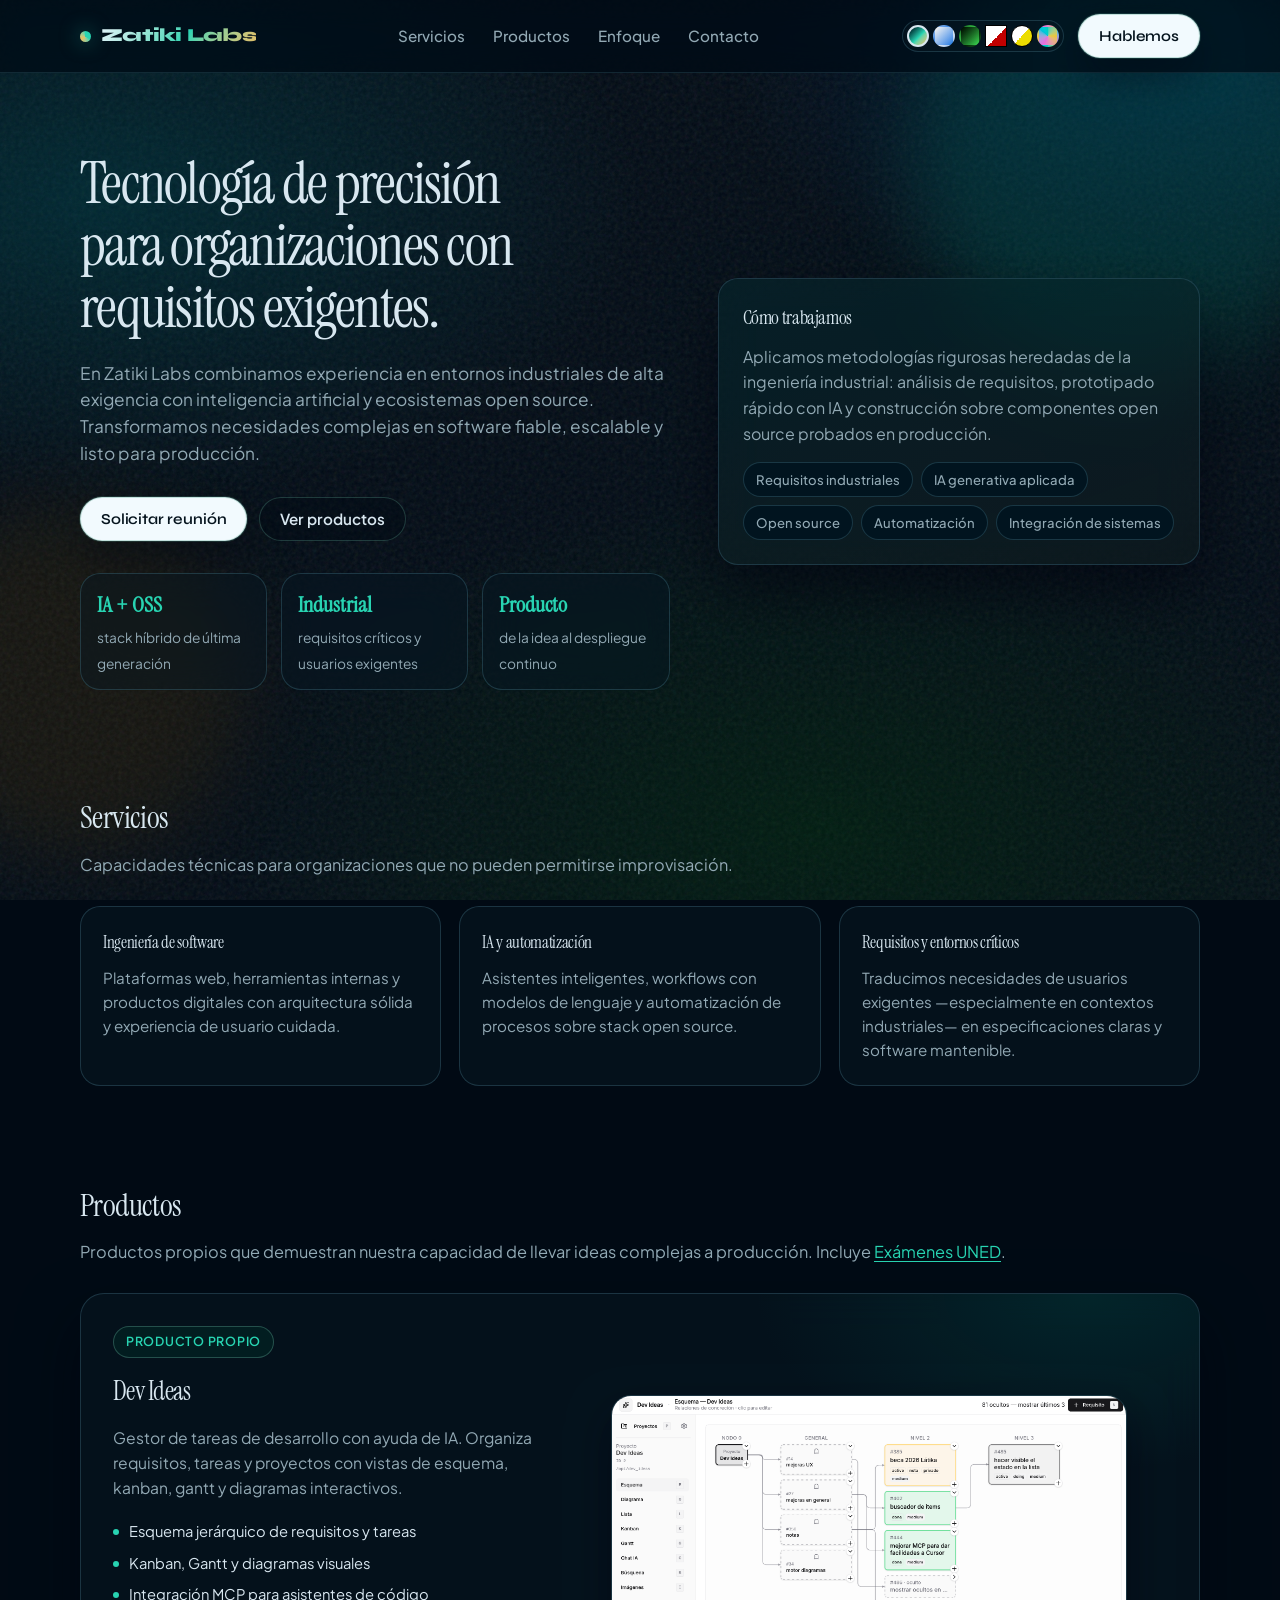
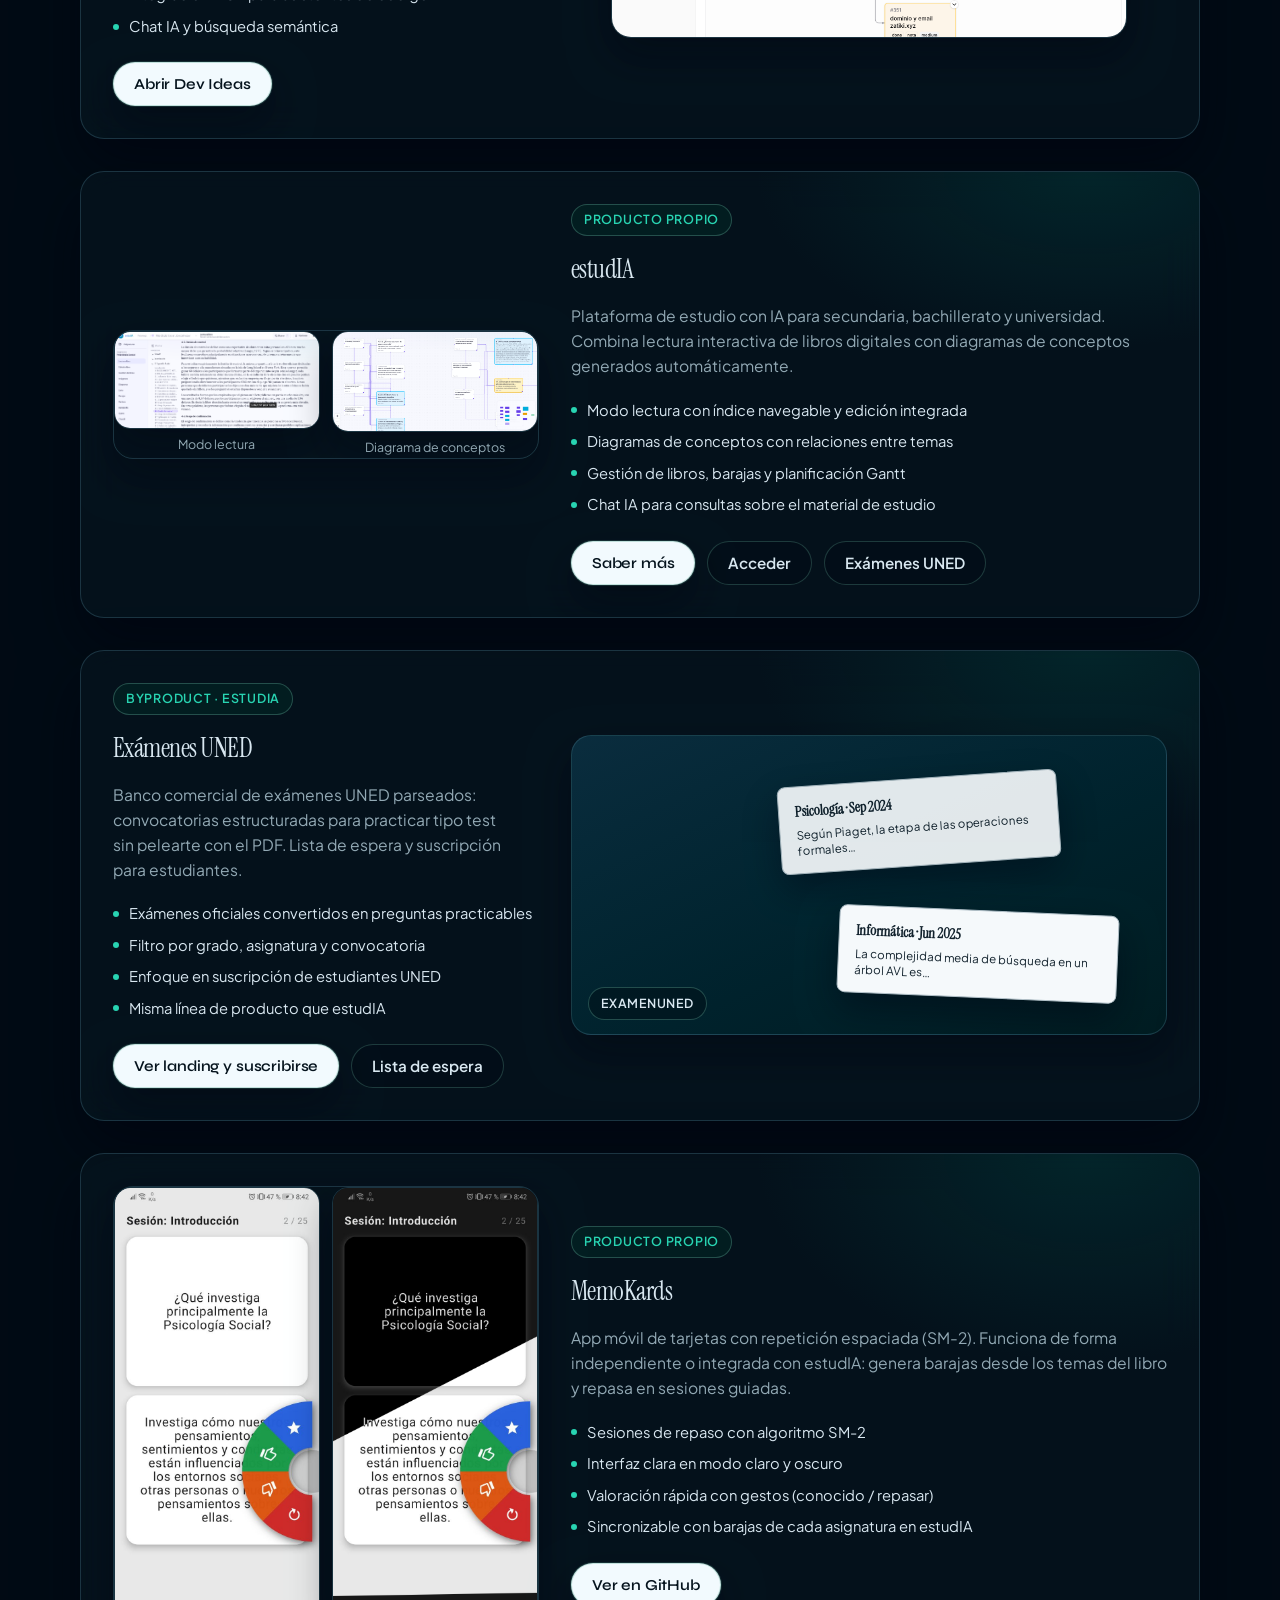
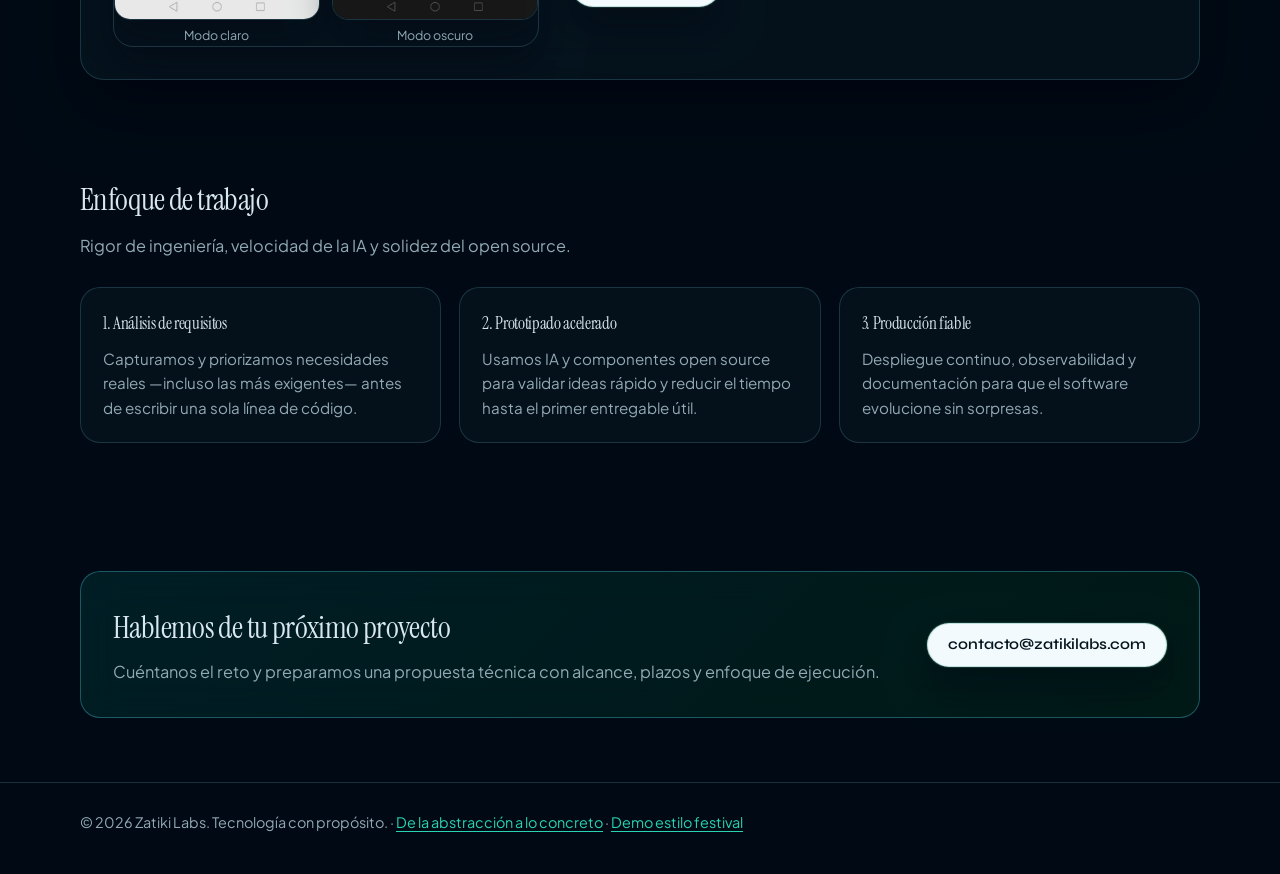
==== commit 967466dd: "tasks" ====
--- a/index.html
+++ b/index.html
@@ -1057,12 +1057,13 @@
       .product-visual--teaser {
         display: grid;
         place-items: center;
-        min-height: 220px;
+        min-height: 280px;
         padding: 28px;
         background:
-          linear-gradient(145deg, oklch(28% 0.05 235), oklch(22% 0.05 200));
+          linear-gradient(160deg, oklch(32% 0.04 230), oklch(22% 0.05 210));
         color: oklch(96% 0.01 230);
         text-align: center;
+        text-decoration: none;
       }
 
       .product-visual--teaser strong {
@@ -1073,8 +1074,77 @@
       }
 
       .product-visual--teaser span {
-        opacity: 0.8;
+        opacity: 0.85;
         font-size: 0.95rem;
+      }
+
+      .product-visual--sheets {
+        position: relative;
+        min-height: 300px;
+        background:
+          linear-gradient(155deg, oklch(28% 0.05 235), oklch(20% 0.04 210));
+        overflow: hidden;
+      }
+
+      .product-visual--sheets .sheet-mini {
+        position: absolute;
+        width: min(72%, 280px);
+        background: oklch(98% 0.005 230);
+        color: oklch(24% 0.03 240);
+        border: 1px solid oklch(80% 0.02 230);
+        border-radius: 8px;
+        padding: 14px 16px;
+        font-size: 0.72rem;
+        line-height: 1.4;
+        box-shadow: 0 16px 36px oklch(10% 0.04 240 / 0.4);
+        text-align: left;
+      }
+
+      .product-visual--sheets .sheet-mini--a {
+        right: 18%;
+        top: 14%;
+        transform: rotate(-4deg);
+        opacity: 0.92;
+      }
+
+      .product-visual--sheets .sheet-mini--b {
+        right: 8%;
+        bottom: 12%;
+        transform: rotate(2.5deg);
+        z-index: 1;
+      }
+
+      .product-visual--sheets .sheet-mini b {
+        display: block;
+        font-family: var(--font-display);
+        font-size: 0.9rem;
+        margin-bottom: 6px;
+      }
+
+      .product-visual--sheets .sheet-label {
+        position: absolute;
+        left: 16px;
+        bottom: 14px;
+        z-index: 2;
+        font-size: 0.78rem;
+        font-weight: 600;
+        letter-spacing: 0.04em;
+        text-transform: uppercase;
+        color: oklch(92% 0.02 230);
+        background: oklch(18% 0.04 220 / 0.72);
+        border: 1px solid oklch(70% 0.08 175 / 0.35);
+        border-radius: 999px;
+        padding: 6px 12px;
+      }
+
+      .section-sub a {
+        color: var(--brand);
+        text-decoration: underline;
+        text-underline-offset: 3px;
+      }
+
+      #examenuned {
+        scroll-margin-top: 88px;
       }
 
       .cta {
@@ -1092,13 +1162,20 @@
       }
 
       .reveal {
-        animation: fade-up linear both;
-        animation-timeline: view();
-        animation-range: entry 0% cover 30%;
+        /* Evitar opacity:0 + fill both: en algunos motores con view() el bloque queda invisible */
+        animation: fade-up 0.7s var(--ease, cubic-bezier(0.22, 1, 0.36, 1)) both;
+      }
+
+      @supports (animation-timeline: view()) {
+        .reveal {
+          animation: fade-up linear forwards;
+          animation-timeline: view();
+          animation-range: entry 0% cover 25%;
+        }
       }
 
       @keyframes fade-up {
-        from { opacity: 0; transform: translateY(24px); }
+        from { opacity: 0.4; transform: translateY(18px); }
         to { opacity: 1; transform: translateY(0); }
       }
     }
@@ -1225,7 +1302,7 @@
 
     <section id="productos" class="wrap reveal">
       <h2 class="section-title">Productos</h2>
-      <p class="section-sub">Productos propios que demuestran nuestra capacidad de llevar ideas complejas a producción.</p>
+      <p class="section-sub">Productos propios que demuestran nuestra capacidad de llevar ideas complejas a producción. Incluye <a href="#examenuned">Exámenes UNED</a>.</p>
       <div class="product-showcase">
         <article class="product-card">
           <div class="product-info">
@@ -1271,6 +1348,7 @@
             <div class="hero-actions">
               <a class="btn btn-primary" href="estudia.html">Saber más</a>
               <a class="btn btn-ghost" href="https://10.10.10.1:3005" target="_blank" rel="noopener">Acceder</a>
+              <a class="btn btn-ghost" href="#examenuned">Exámenes UNED</a>
             </div>
           </div>
           <div class="product-visual product-visual--gallery">
@@ -1297,10 +1375,10 @@
           </div>
         </article>
 
-        <article class="product-card">
+        <article id="examenuned" class="product-card">
           <div class="product-info">
             <span class="product-badge">Byproduct · estudIA</span>
-            <h3>ExamenUNED</h3>
+            <h3>Exámenes UNED</h3>
             <p>
               Banco comercial de exámenes UNED parseados: convocatorias estructuradas para practicar
               tipo test sin pelearte con el PDF. Lista de espera y suscripción para estudiantes.
@@ -1316,11 +1394,16 @@
               <a class="btn btn-ghost" href="uned.html#suscribirse">Lista de espera</a>
             </div>
           </div>
-          <a class="product-visual product-visual--teaser" href="uned.html">
-            <div>
-              <strong>ExamenUNED</strong>
-              <span>Convocatorias parseadas · suscripción estudiantes</span>
+          <a class="product-visual product-visual--sheets" href="uned.html" aria-label="Abrir landing Exámenes UNED">
+            <div class="sheet-mini sheet-mini--a" aria-hidden="true">
+              <b>Psicología · Sep 2024</b>
+              Según Piaget, la etapa de las operaciones formales…
             </div>
+            <div class="sheet-mini sheet-mini--b" aria-hidden="true">
+              <b>Informática · Jun 2025</b>
+              La complejidad media de búsqueda en un árbol AVL es…
+            </div>
+            <span class="sheet-label">ExamenUNED</span>
           </a>
         </article>
 
